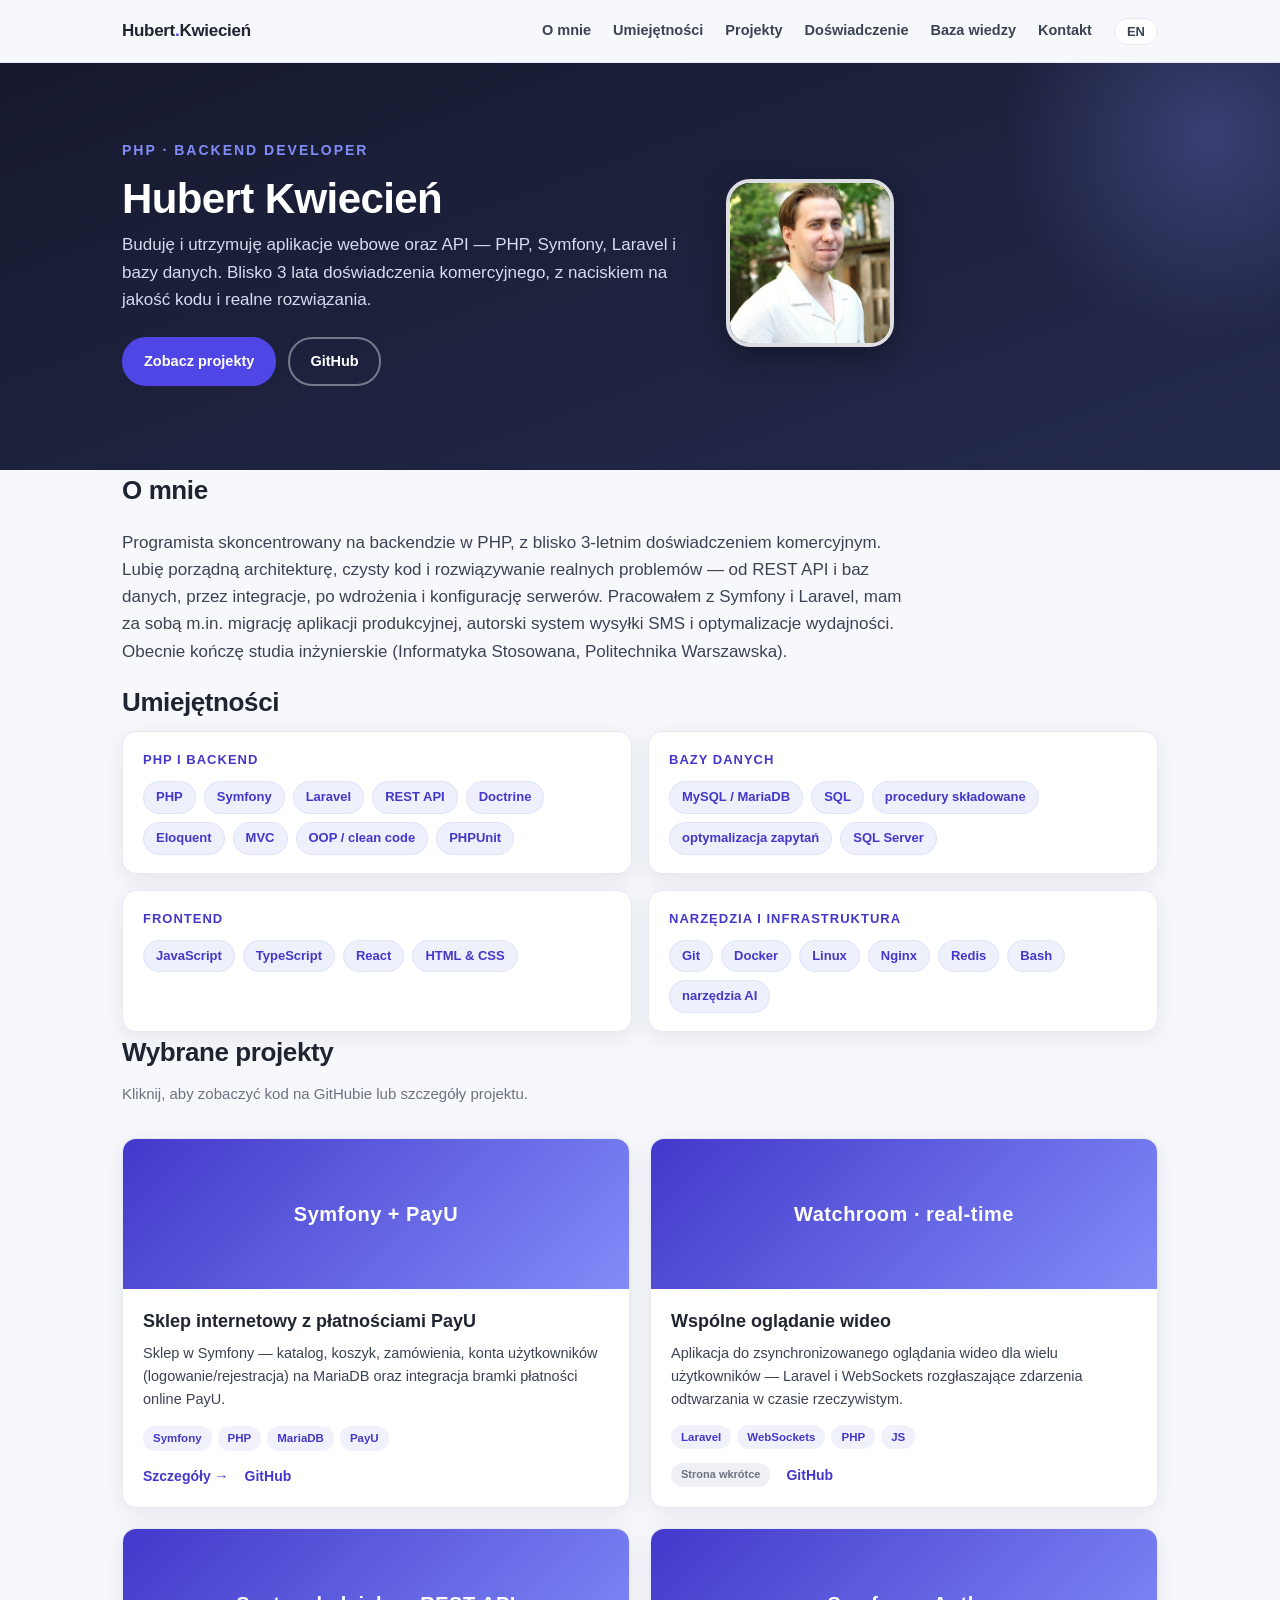
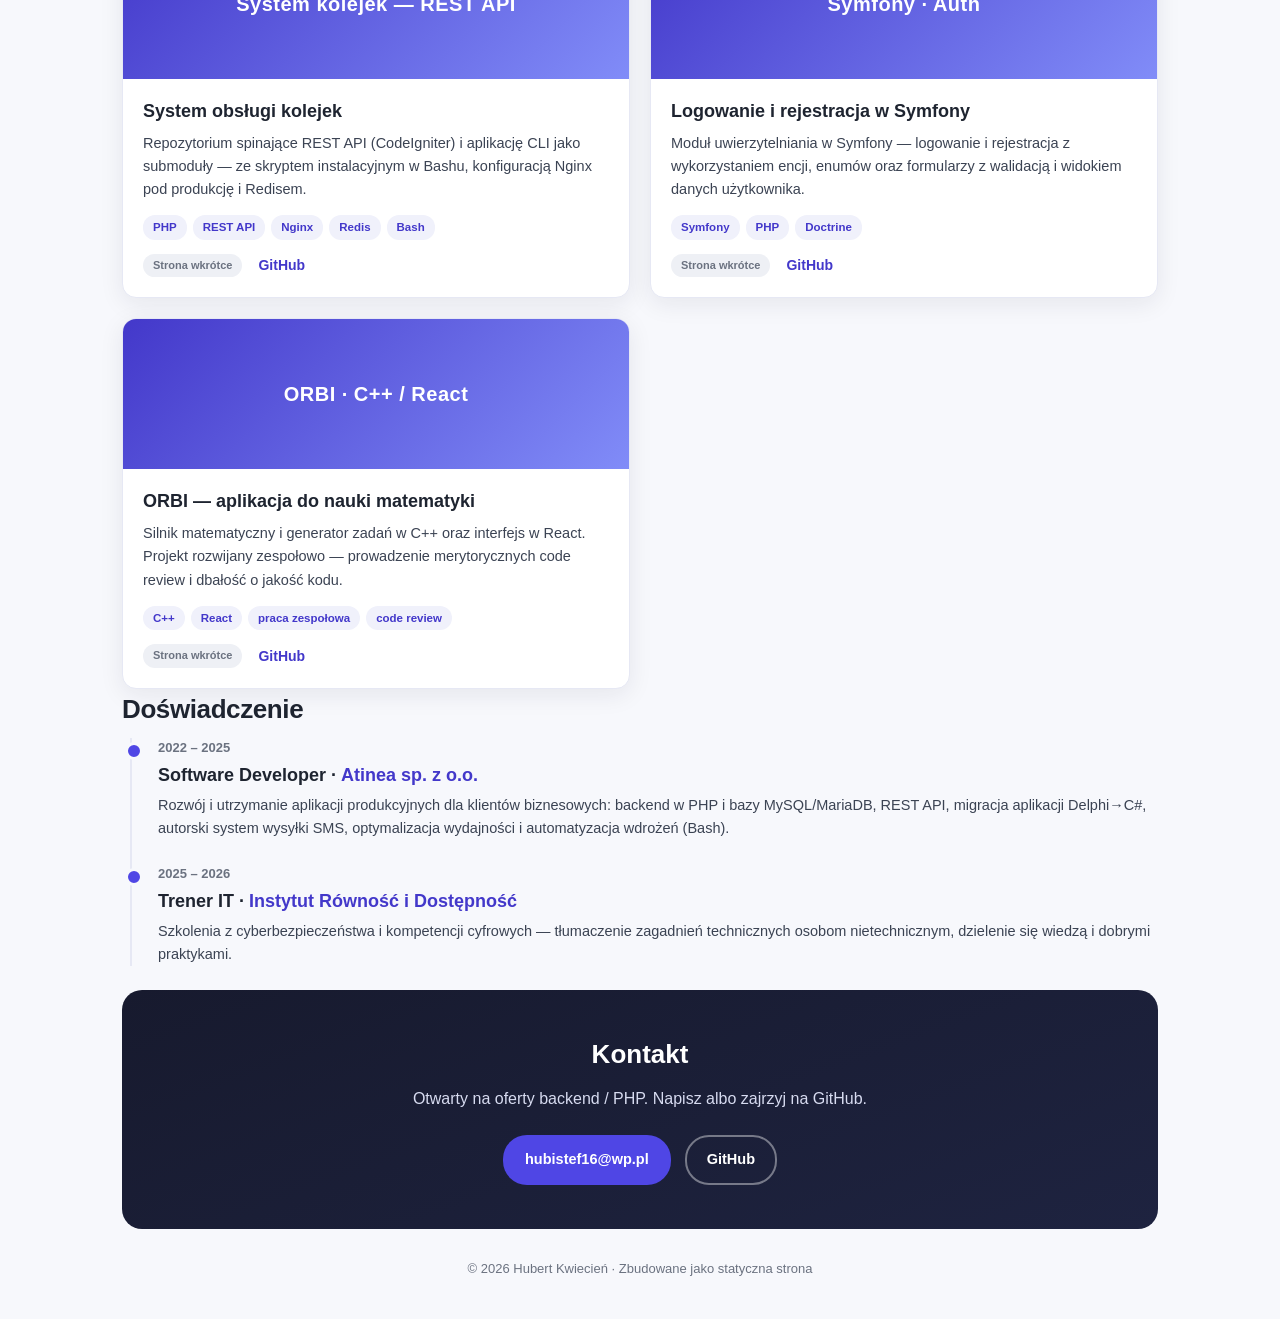
==== index.html @ 3263bf05 "Initial commit: portfolio + baza wiedzy - Strona główna (statyczna, dwujęzyczna PL/EN): hero, o mnie" ====
<!DOCTYPE html>
<html lang="pl" data-lang="pl">
<head>
<meta charset="UTF-8">
<meta name="viewport" content="width=device-width, initial-scale=1">
<title>Hubert Kwiecień — PHP / Backend Developer</title>
<meta name="description" content="Portfolio Huberta Kwiecienia — PHP / Backend Developer. Symfony, Laravel, REST API, bazy danych.">
<link rel="stylesheet" href="style.css">
</head>
<body>

<!-- ===== NAV ===== -->
<nav class="nav">
  <div class="inner">
    <a href="#top" class="brand">Hubert<span>.</span>Kwiecień</a>
    <button class="nav-toggle" aria-label="Menu">☰</button>
    <div class="links">
      <a href="#about"><span class="pl">O mnie</span><span class="en">About</span></a>
      <a href="#skills"><span class="pl">Umiejętności</span><span class="en">Skills</span></a>
      <a href="#projects"><span class="pl">Projekty</span><span class="en">Projects</span></a>
      <a href="#experience"><span class="pl">Doświadczenie</span><span class="en">Experience</span></a>
      <a href="instrukcje/index.php"><span class="pl">Baza wiedzy</span><span class="en">Knowledge base</span></a>
      <a href="#contact"><span class="pl">Kontakt</span><span class="en">Contact</span></a>
      <button class="btn-lang">EN</button>
    </div>
  </div>
</nav>

<!-- ===== HERO ===== -->
<header class="hero" id="top">
  <div class="container inner">
    <div>
      <div class="role">PHP · Backend Developer</div>
      <h1>Hubert Kwiecień</h1>
      <p class="pl">Buduję i utrzymuję aplikacje webowe oraz API — PHP, Symfony, Laravel i bazy danych. Blisko 3 lata doświadczenia komercyjnego, z naciskiem na jakość kodu i realne rozwiązania.</p>
      <p class="en">I build and maintain web applications and APIs — PHP, Symfony, Laravel and databases. Nearly 3 years of commercial experience, focused on code quality and real-world solutions.</p>
      <div class="cta">
        <a href="#projects" class="btn btn-primary"><span class="pl">Zobacz projekty</span><span class="en">View projects</span></a>
        <a href="https://github.com/HubertK2002" target="_blank" rel="noopener" class="btn btn-ghost">GitHub</a>
      </div>
    </div>
    <img class="photo" src="assets/img/hubert.jpg" alt="Hubert Kwiecień">
  </div>
</header>

<!-- ===== ABOUT ===== -->
<section class="about container" id="about">
  <h2 class="section-title"><span class="pl">O mnie</span><span class="en">About me</span></h2>
  <p class="pl">Programista skoncentrowany na backendzie w PHP, z blisko 3-letnim doświadczeniem komercyjnym. Lubię porządną architekturę, czysty kod i rozwiązywanie realnych problemów — od REST API i baz danych, przez integracje, po wdrożenia i konfigurację serwerów. Pracowałem z Symfony i Laravel, mam za sobą m.in. migrację aplikacji produkcyjnej, autorski system wysyłki SMS i optymalizacje wydajności. Obecnie kończę studia inżynierskie (Informatyka Stosowana, Politechnika Warszawska).</p>
  <p class="en">Backend-focused PHP developer with nearly 3 years of commercial experience. I care about solid architecture, clean code and solving real problems — from REST APIs and databases, through integrations, to deployments and server configuration. I've worked with Symfony and Laravel, and delivered things like a production app migration, a custom SMS-sending system and performance optimizations. Currently finishing my engineering degree (Applied Computer Science, Warsaw University of Technology).</p>
</section>

<!-- ===== SKILLS ===== -->
<section class="skills container" id="skills">
  <h2 class="section-title"><span class="pl">Umiejętności</span><span class="en">Skills</span></h2>
  <div class="skills-grid">
    <div class="skill-card">
      <h3><span class="pl">PHP i backend</span><span class="en">PHP &amp; backend</span></h3>
      <div class="tags">
        <span class="tag">PHP</span><span class="tag">Symfony</span><span class="tag">Laravel</span>
        <span class="tag">REST API</span><span class="tag">Doctrine</span><span class="tag">Eloquent</span>
        <span class="tag">MVC</span><span class="tag">OOP / clean code</span><span class="tag">PHPUnit</span>
      </div>
    </div>
    <div class="skill-card">
      <h3><span class="pl">Bazy danych</span><span class="en">Databases</span></h3>
      <div class="tags">
        <span class="tag">MySQL / MariaDB</span><span class="tag">SQL</span>
        <span class="tag"><span class="pl">procedury składowane</span><span class="en">stored procedures</span></span>
        <span class="tag"><span class="pl">optymalizacja zapytań</span><span class="en">query optimization</span></span>
        <span class="tag">SQL Server</span>
      </div>
    </div>
    <div class="skill-card">
      <h3><span class="pl">Frontend</span><span class="en">Frontend</span></h3>
      <div class="tags">
        <span class="tag">JavaScript</span><span class="tag">TypeScript</span><span class="tag">React</span><span class="tag">HTML &amp; CSS</span>
      </div>
    </div>
    <div class="skill-card">
      <h3><span class="pl">Narzędzia i infrastruktura</span><span class="en">Tools &amp; infrastructure</span></h3>
      <div class="tags">
        <span class="tag">Git</span><span class="tag">Docker</span><span class="tag">Linux</span>
        <span class="tag">Nginx</span><span class="tag">Redis</span><span class="tag">Bash</span>
        <span class="tag"><span class="pl">narzędzia AI</span><span class="en">AI tools</span></span>
      </div>
    </div>
  </div>
</section>

<!-- ===== PROJECTS ===== -->
<section class="projects container" id="projects">
  <h2 class="section-title"><span class="pl">Wybrane projekty</span><span class="en">Selected projects</span></h2>
  <p class="section-sub"><span class="pl">Kliknij, aby zobaczyć kod na GitHubie lub szczegóły projektu.</span><span class="en">Click to see the code on GitHub or the project details.</span></p>
  <div class="proj-grid">

    <div class="proj">
      <div class="thumb">Symfony + PayU</div>
      <div class="body">
        <h3><span class="pl">Sklep internetowy z płatnościami PayU</span><span class="en">Online store with PayU payments</span></h3>
        <p class="desc"><span class="pl">Sklep w Symfony — katalog, koszyk, zamówienia, konta użytkowników (logowanie/rejestracja) na MariaDB oraz integracja bramki płatności online PayU.</span><span class="en">A Symfony store — catalog, cart, orders, user accounts (login/registration) on MariaDB, and an online PayU payment gateway integration.</span></p>
        <div class="ptags"><span class="ptag">Symfony</span><span class="ptag">PHP</span><span class="ptag">MariaDB</span><span class="ptag">PayU</span></div>
        <div class="actions">
          <a href="projects/symfony-payu.html"><span class="pl">Szczegóły →</span><span class="en">Details →</span></a>
          <a href="https://github.com/HubertK2002/Techniki-internetu-sklep" target="_blank" rel="noopener">GitHub</a>
        </div>
      </div>
    </div>

    <div class="proj">
      <div class="thumb">Watchroom · real-time</div>
      <div class="body">
        <h3><span class="pl">Wspólne oglądanie wideo</span><span class="en">Synchronized video watching</span></h3>
        <p class="desc"><span class="pl">Aplikacja do zsynchronizowanego oglądania wideo dla wielu użytkowników — Laravel i WebSockets rozgłaszające zdarzenia odtwarzania w czasie rzeczywistym.</span><span class="en">An app for synchronized group video watching — Laravel and WebSockets broadcasting playback events in real time.</span></p>
        <div class="ptags"><span class="ptag">Laravel</span><span class="ptag">WebSockets</span><span class="ptag">PHP</span><span class="ptag">JS</span></div>
        <div class="actions">
          <span class="badge-soon"><span class="pl">Strona wkrótce</span><span class="en">Page soon</span></span>
          <a href="https://github.com/HubertK2002/Video-Party-Player" target="_blank" rel="noopener">GitHub</a>
        </div>
      </div>
    </div>

    <div class="proj">
      <div class="thumb"><span class="pl">System kolejek — REST API</span><span class="en">Queue system — REST API</span></div>
      <div class="body">
        <h3><span class="pl">System obsługi kolejek</span><span class="en">Queue management system</span></h3>
        <p class="desc"><span class="pl">Repozytorium spinające REST API (CodeIgniter) i aplikację CLI jako submoduły — ze skryptem instalacyjnym w Bashu, konfiguracją Nginx pod produkcję i Redisem.</span><span class="en">An umbrella repo combining a REST API (CodeIgniter) and a CLI app as submodules — with a Bash installer, production Nginx configuration and Redis.</span></p>
        <div class="ptags"><span class="ptag">PHP</span><span class="ptag">REST API</span><span class="ptag">Nginx</span><span class="ptag">Redis</span><span class="ptag">Bash</span></div>
        <div class="actions">
          <span class="badge-soon"><span class="pl">Strona wkrótce</span><span class="en">Page soon</span></span>
          <a href="https://github.com/HubertK2002/Api-system-w-kolejek-g-rskich" target="_blank" rel="noopener">GitHub</a>
        </div>
      </div>
    </div>

    <div class="proj">
      <div class="thumb">Symfony · Auth</div>
      <div class="body">
        <h3><span class="pl">Logowanie i rejestracja w Symfony</span><span class="en">Login &amp; registration in Symfony</span></h3>
        <p class="desc"><span class="pl">Moduł uwierzytelniania w Symfony — logowanie i rejestracja z wykorzystaniem encji, enumów oraz formularzy z walidacją i widokiem danych użytkownika.</span><span class="en">A Symfony authentication module — login and registration using entities, enums and validated forms with a user-data view.</span></p>
        <div class="ptags"><span class="ptag">Symfony</span><span class="ptag">PHP</span><span class="ptag">Doctrine</span></div>
        <div class="actions">
          <span class="badge-soon"><span class="pl">Strona wkrótce</span><span class="en">Page soon</span></span>
          <a href="https://github.com/HubertK2002/Techniki-internetu-Projekt-Logowanie-Symfony" target="_blank" rel="noopener">GitHub</a>
        </div>
      </div>
    </div>

    <div class="proj">
      <div class="thumb">ORBI · C++ / React</div>
      <div class="body">
        <h3><span class="pl">ORBI — aplikacja do nauki matematyki</span><span class="en">ORBI — a math-learning app</span></h3>
        <p class="desc"><span class="pl">Silnik matematyczny i generator zadań w C++ oraz interfejs w React. Projekt rozwijany zespołowo — prowadzenie merytorycznych code review i dbałość o jakość kodu.</span><span class="en">A math engine and exercise generator in C++ with a React interface. Developed as a team — conducting technical code reviews and caring about code quality.</span></p>
        <div class="ptags"><span class="ptag">C++</span><span class="ptag">React</span><span class="ptag"><span class="pl">praca zespołowa</span><span class="en">teamwork</span></span><span class="ptag">code review</span></div>
        <div class="actions">
          <span class="badge-soon"><span class="pl">Strona wkrótce</span><span class="en">Page soon</span></span>
          <a href="https://github.com/HubertK2002" target="_blank" rel="noopener">GitHub</a>
        </div>
      </div>
    </div>

  </div>
</section>

<!-- ===== EXPERIENCE ===== -->
<section class="experience container" id="experience">
  <h2 class="section-title"><span class="pl">Doświadczenie</span><span class="en">Experience</span></h2>
  <div class="timeline">
    <div class="tl-item">
      <div class="when">2022 – 2025</div>
      <h3>Software Developer · <span class="org">Atinea sp. z o.o.</span></h3>
      <p class="pl">Rozwój i utrzymanie aplikacji produkcyjnych dla klientów biznesowych: backend w PHP i bazy MySQL/MariaDB, REST API, migracja aplikacji Delphi→C#, autorski system wysyłki SMS, optymalizacja wydajności i automatyzacja wdrożeń (Bash).</p>
      <p class="en">Development and maintenance of production apps for business clients: PHP backend and MySQL/MariaDB databases, REST APIs, a Delphi→C# app migration, a custom SMS-sending system, performance optimization and deployment automation (Bash).</p>
    </div>
    <div class="tl-item">
      <div class="when">2025 – 2026</div>
      <h3><span class="pl">Trener IT</span><span class="en">IT Trainer</span> · <span class="org">Instytut Równość i Dostępność</span></h3>
      <p class="pl">Szkolenia z cyberbezpieczeństwa i kompetencji cyfrowych — tłumaczenie zagadnień technicznych osobom nietechnicznym, dzielenie się wiedzą i dobrymi praktykami.</p>
      <p class="en">Training in cybersecurity and digital skills — explaining technical topics to non-technical audiences, sharing knowledge and good practices.</p>
    </div>
  </div>
</section>

<!-- ===== CONTACT ===== -->
<section class="container" id="contact">
  <div class="contact">
    <h2><span class="pl">Kontakt</span><span class="en">Get in touch</span></h2>
    <p class="pl">Otwarty na oferty backend / PHP. Napisz albo zajrzyj na GitHub.</p>
    <p class="en">Open to backend / PHP roles. Reach out or check my GitHub.</p>
    <div class="links">
      <a href="mailto:hubistef16@wp.pl" class="btn btn-primary">hubistef16@wp.pl</a>
      <a href="https://github.com/HubertK2002" target="_blank" rel="noopener" class="btn btn-ghost">GitHub</a>
    </div>
  </div>
</section>

<footer>
  <div class="container">© 2026 Hubert Kwiecień · <span class="pl">Zbudowane jako statyczna strona</span><span class="en">Built as a static site</span></div>
</footer>

<script src="script.js"></script>
</body>
</html>
---- style.css ----
/* ============ Hubert Kwiecień — Portfolio ============ */
:root{
  --ind:#4f46e5; --ind-d:#4338ca; --ind-l:#818cf8;
  --navy:#171a2e; --navy-2:#1e2340;
  --ink:#1e2430; --ink-soft:#3b4353; --muted:#6b7280;
  --bg:#f7f8fc; --card:#ffffff; --card-bd:#e6e8f4;
  --radius:14px; --maxw:1080px;
  --shadow:0 6px 24px rgba(23,26,46,.08);
  --shadow-lg:0 14px 40px rgba(23,26,46,.14);
}
*{box-sizing:border-box}
html{scroll-behavior:smooth}
body{
  margin:0; background:var(--bg); color:var(--ink);
  font-family:"Segoe UI","Helvetica Neue",Arial,sans-serif;
  line-height:1.6; font-size:16px; -webkit-font-smoothing:antialiased;
}
a{color:var(--ind-d); text-decoration:none}
a:hover{text-decoration:underline}
img{max-width:100%; display:block}
.container{max-width:var(--maxw); margin:0 auto; padding:0 22px}
section{padding:64px 0}
.section-title{font-size:26px; font-weight:800; letter-spacing:-.4px; margin:0 0 8px}
.section-sub{color:var(--muted); margin:0 0 32px; font-size:15px}

/* language visibility */
[data-lang="en"] .pl{display:none}
[data-lang="pl"] .en{display:none}

/* ---------- NAV ---------- */
.nav{
  position:sticky; top:0; z-index:50; background:rgba(247,248,252,.9);
  backdrop-filter:blur(8px); border-bottom:1px solid var(--card-bd);
}
.nav .inner{display:flex; align-items:center; gap:18px; height:62px; max-width:var(--maxw); margin:0 auto; padding:0 22px}
.brand{font-weight:800; letter-spacing:-.3px; color:var(--ink); font-size:17px}
.brand:hover{text-decoration:none}
.brand span{color:var(--ind)}
.nav .links{display:flex; gap:22px; margin-left:auto; align-items:center}
.nav .links a{color:var(--ink-soft); font-size:14.5px; font-weight:600}
.nav .links a:hover{color:var(--ind-d); text-decoration:none}
.btn-lang{
  border:1px solid var(--card-bd); background:#fff; color:var(--ink-soft);
  border-radius:20px; padding:5px 12px; font-size:13px; font-weight:700; cursor:pointer;
}
.btn-lang:hover{border-color:var(--ind-l); color:var(--ind-d)}
.nav-toggle{display:none; background:none; border:0; cursor:pointer; font-size:24px; color:var(--ink)}

/* ---------- HERO ---------- */
.hero{
  background:linear-gradient(160deg,var(--navy) 0%,var(--navy-2) 60%,#242a4d 100%);
  color:#fff; padding:76px 0 84px; position:relative; overflow:hidden;
}
.hero::after{content:""; position:absolute; right:-140px; top:-140px; width:420px; height:420px;
  background:radial-gradient(circle,rgba(129,140,248,.28) 0%,rgba(129,140,248,0) 70%)}
.hero .inner{display:flex; align-items:center; gap:44px; position:relative; z-index:1}
.hero .photo{
  width:168px; height:168px; border-radius:24px; object-fit:cover; flex-shrink:0;
  border:4px solid rgba(255,255,255,.85); box-shadow:0 10px 30px rgba(0,0,0,.35);
}
.hero h1{font-size:42px; line-height:1.05; margin:0 0 10px; letter-spacing:-.6px}
.hero .role{color:var(--ind-l); font-weight:700; letter-spacing:2px; text-transform:uppercase; font-size:14px; margin-bottom:16px}
.hero p{color:#d7dbf0; font-size:17px; max-width:560px; margin:0 0 24px}
.cta{display:flex; gap:12px; flex-wrap:wrap}
.btn{
  display:inline-flex; align-items:center; gap:8px; border-radius:24px; padding:11px 20px;
  font-weight:700; font-size:14.5px; cursor:pointer; border:2px solid transparent; transition:.15s;
}
.btn:hover{text-decoration:none; transform:translateY(-1px)}
.btn-primary{background:var(--ind); color:#fff}
.btn-primary:hover{background:var(--ind-l); color:#fff}
.btn-ghost{background:transparent; color:#fff; border-color:rgba(255,255,255,.4)}
.btn-ghost:hover{border-color:#fff}

/* ---------- ABOUT ---------- */
.about p{font-size:17px; color:var(--ink-soft); max-width:780px}

/* ---------- SKILLS ---------- */
.skills-grid{display:grid; grid-template-columns:repeat(2,1fr); gap:16px}
.skill-card{background:var(--card); border:1px solid var(--card-bd); border-radius:var(--radius); padding:18px 20px; box-shadow:var(--shadow)}
.skill-card h3{margin:0 0 10px; font-size:13px; text-transform:uppercase; letter-spacing:1px; color:var(--ind-d)}
.tags{display:flex; flex-wrap:wrap; gap:8px}
.tag{background:#eef0fc; color:var(--ind-d); border:1px solid #dfe3fb; border-radius:16px; padding:5px 12px; font-size:13px; font-weight:600}

/* ---------- PROJECTS ---------- */
.proj-grid{display:grid; grid-template-columns:repeat(2,1fr); gap:20px}
.proj{
  background:var(--card); border:1px solid var(--card-bd); border-radius:var(--radius);
  overflow:hidden; box-shadow:var(--shadow); display:flex; flex-direction:column; transition:.18s;
}
.proj:hover{box-shadow:var(--shadow-lg); transform:translateY(-3px)}
.proj .thumb{height:150px; background:linear-gradient(135deg,var(--ind-d),var(--ind-l)); display:flex; align-items:center; justify-content:center; color:#fff; font-weight:800; font-size:20px; letter-spacing:.5px; text-align:center; padding:0 18px}
.proj .body{padding:18px 20px 20px; display:flex; flex-direction:column; flex:1}
.proj h3{margin:0 0 6px; font-size:18px}
.proj .desc{color:var(--ink-soft); font-size:14.5px; margin:0 0 14px; flex:1}
.proj .ptags{display:flex; flex-wrap:wrap; gap:6px; margin-bottom:14px}
.proj .ptag{background:#f0f1fb; color:var(--ind-d); border-radius:12px; padding:3px 10px; font-size:11.5px; font-weight:700}
.proj .actions{display:flex; gap:16px; align-items:center}
.proj .actions a{font-size:14px; font-weight:700}
.badge-soon{font-size:11px; font-weight:700; color:var(--muted); background:#eef0f5; border-radius:12px; padding:3px 10px}

/* ---------- TIMELINE ---------- */
.timeline{border-left:2px solid var(--card-bd); margin-left:8px; padding-left:26px}
.tl-item{position:relative; margin-bottom:24px}
.tl-item::before{content:""; position:absolute; left:-33px; top:4px; width:12px; height:12px; border-radius:50%; background:var(--ind); border:3px solid var(--bg)}
.tl-item .when{font-size:13px; color:var(--muted); font-weight:700}
.tl-item h3{margin:2px 0 4px; font-size:18px}
.tl-item .org{color:var(--ind-d); font-weight:600}
.tl-item p{margin:0; color:var(--ink-soft); font-size:14.5px}

/* ---------- CONTACT ---------- */
.contact{background:linear-gradient(160deg,var(--navy),var(--navy-2)); color:#fff; border-radius:20px; padding:44px; text-align:center}
.contact h2{margin:0 0 10px; font-size:26px}
.contact p{color:#d7dbf0; margin:0 0 24px}
.contact .links{display:flex; gap:14px; justify-content:center; flex-wrap:wrap}

/* ---------- FOOTER ---------- */
footer{text-align:center; color:var(--muted); font-size:13px; padding:30px 0 40px}

/* ---------- PROJECT DETAIL PAGE ---------- */
.detail-hero{background:linear-gradient(160deg,var(--navy),var(--navy-2)); color:#fff; padding:52px 0}
.detail-hero .back{color:var(--ind-l); font-size:14px; font-weight:700}
.detail-hero h1{font-size:34px; margin:14px 0 10px; letter-spacing:-.5px}
.detail-hero .ptags{display:flex; gap:8px; flex-wrap:wrap; margin-bottom:18px}
.detail-hero .ptags .ptag{background:rgba(129,140,248,.2); color:#dfe2fb; border:1px solid rgba(129,140,248,.4); border-radius:12px; padding:4px 11px; font-size:12px; font-weight:700}
.detail h2{font-size:20px; margin:34px 0 12px; color:var(--ind-d)}
.detail p, .detail li{color:var(--ink-soft); font-size:16px}
.detail ul{padding-left:20px}
.detail li{margin-bottom:6px}
.shot{border:1px solid var(--card-bd); border-radius:12px; box-shadow:var(--shadow); margin:14px 0}
.shot-placeholder{border:2px dashed var(--card-bd); border-radius:12px; padding:44px; text-align:center; color:var(--muted); background:#fff; margin:14px 0}

/* ---------- RESPONSIVE ---------- */
@media (max-width:760px){
  .nav .links{position:fixed; inset:62px 0 auto 0; background:#fff; flex-direction:column; gap:0; padding:8px 0; border-bottom:1px solid var(--card-bd); display:none}
  .nav .links.open{display:flex}
  .nav .links a{padding:12px 22px; width:100%}
  .nav-toggle{display:block; margin-left:auto}
  .btn-lang{margin-left:0}
  .hero .inner{flex-direction:column-reverse; text-align:center; gap:24px}
  .hero p{margin-left:auto; margin-right:auto}
  .cta{justify-content:center}
  .hero h1{font-size:34px}
  .skills-grid,.proj-grid{grid-template-columns:1fr}
  .contact{padding:32px 20px}
}

/* ============ BAZA WIEDZY (instrukcje) ============ */
.kb-wrap{max-width:1180px; margin:0 auto; padding:24px 22px 60px; display:grid; grid-template-columns:280px 1fr; gap:30px; align-items:start}
.kb-side{position:sticky; top:78px; background:var(--card); border:1px solid var(--card-bd); border-radius:var(--radius); padding:16px; box-shadow:var(--shadow); max-height:calc(100vh - 100px); overflow:auto}
.kb-search input{width:100%; border:1px solid var(--card-bd); border-radius:10px; padding:9px 12px; font-size:14px; margin-bottom:14px}
.kb-search input:focus{outline:none; border-color:var(--ind-l); box-shadow:0 0 0 3px rgba(129,140,248,.2)}
.kb-tree details{margin:0}
.kb-tree summary{cursor:pointer; font-weight:700; font-size:14px; color:var(--ink); padding:6px 4px; border-radius:6px; list-style:none}
.kb-tree summary::-webkit-details-marker{display:none}
.kb-tree summary::before{content:"▸"; display:inline-block; width:14px; color:var(--ind); transition:transform .15s}
.kb-tree details[open]>summary::before{transform:rotate(90deg)}
.kb-tree summary:hover{background:#f0f1fb}
.kb-tree .kb-branch{margin-left:6px; padding-left:8px; border-left:1px solid var(--card-bd)}
.kb-files{list-style:none; margin:2px 0 6px; padding-left:18px}
.kb-files li{margin:1px 0}
.kb-files a{display:block; font-size:13.5px; color:var(--ink-soft); padding:5px 8px; border-radius:6px; text-decoration:none}
.kb-files a:hover{background:#f0f1fb; color:var(--ind-d)}
.kb-files a.active{background:var(--ind); color:#fff; font-weight:600}
.kb-empty{font-size:13px; color:var(--muted)}

.kb-content{min-width:0; background:var(--card); border:1px solid var(--card-bd); border-radius:var(--radius); padding:30px 36px; box-shadow:var(--shadow)}
.kb-doc h1{font-size:28px; margin:0 0 16px; letter-spacing:-.4px}
.kb-doc h2{font-size:21px; margin:28px 0 10px; color:var(--ink)}
.kb-doc h3{font-size:17px; margin:22px 0 8px}
.kb-doc p,.kb-doc li{font-size:16px; color:var(--ink-soft); line-height:1.7}
.kb-doc ul,.kb-doc ol{padding-left:24px}
.kb-doc li{margin:5px 0}
.kb-doc a{color:var(--ind-d); font-weight:600}
.kb-doc code{background:#eef0f5; color:#b4227a; padding:2px 6px; border-radius:5px; font-size:13.5px; font-family:"Consolas","Menlo",monospace}
.kb-doc pre{background:#171a2e; color:#e7e9f6; padding:16px 18px; border-radius:10px; overflow-x:auto; margin:14px 0}
.kb-doc pre code{background:none; color:inherit; padding:0; font-size:13.5px; line-height:1.6}
.kb-doc blockquote{border-left:4px solid var(--ind); background:#f6f7fe; margin:14px 0; padding:10px 18px; border-radius:0 8px 8px 0; color:var(--ink-soft)}
.kb-doc table{border-collapse:collapse; margin:14px 0; width:100%}
.kb-doc th,.kb-doc td{border:1px solid var(--card-bd); padding:8px 12px; text-align:left; font-size:14.5px}
.kb-doc th{background:#f0f1fb}
.kb-doc img{border-radius:10px; border:1px solid var(--card-bd)}
.kb-results{list-style:none; padding:0}
.kb-results li{padding:14px 0; border-bottom:1px solid var(--card-bd)}
.kb-results a{font-size:17px; font-weight:700}
.kb-results .snip{margin:4px 0 0; font-size:14px; color:var(--muted)}

@media (max-width:820px){
  .kb-wrap{grid-template-columns:1fr; gap:18px}
  .kb-side{position:static; max-height:none}
  .kb-content{padding:22px}
}
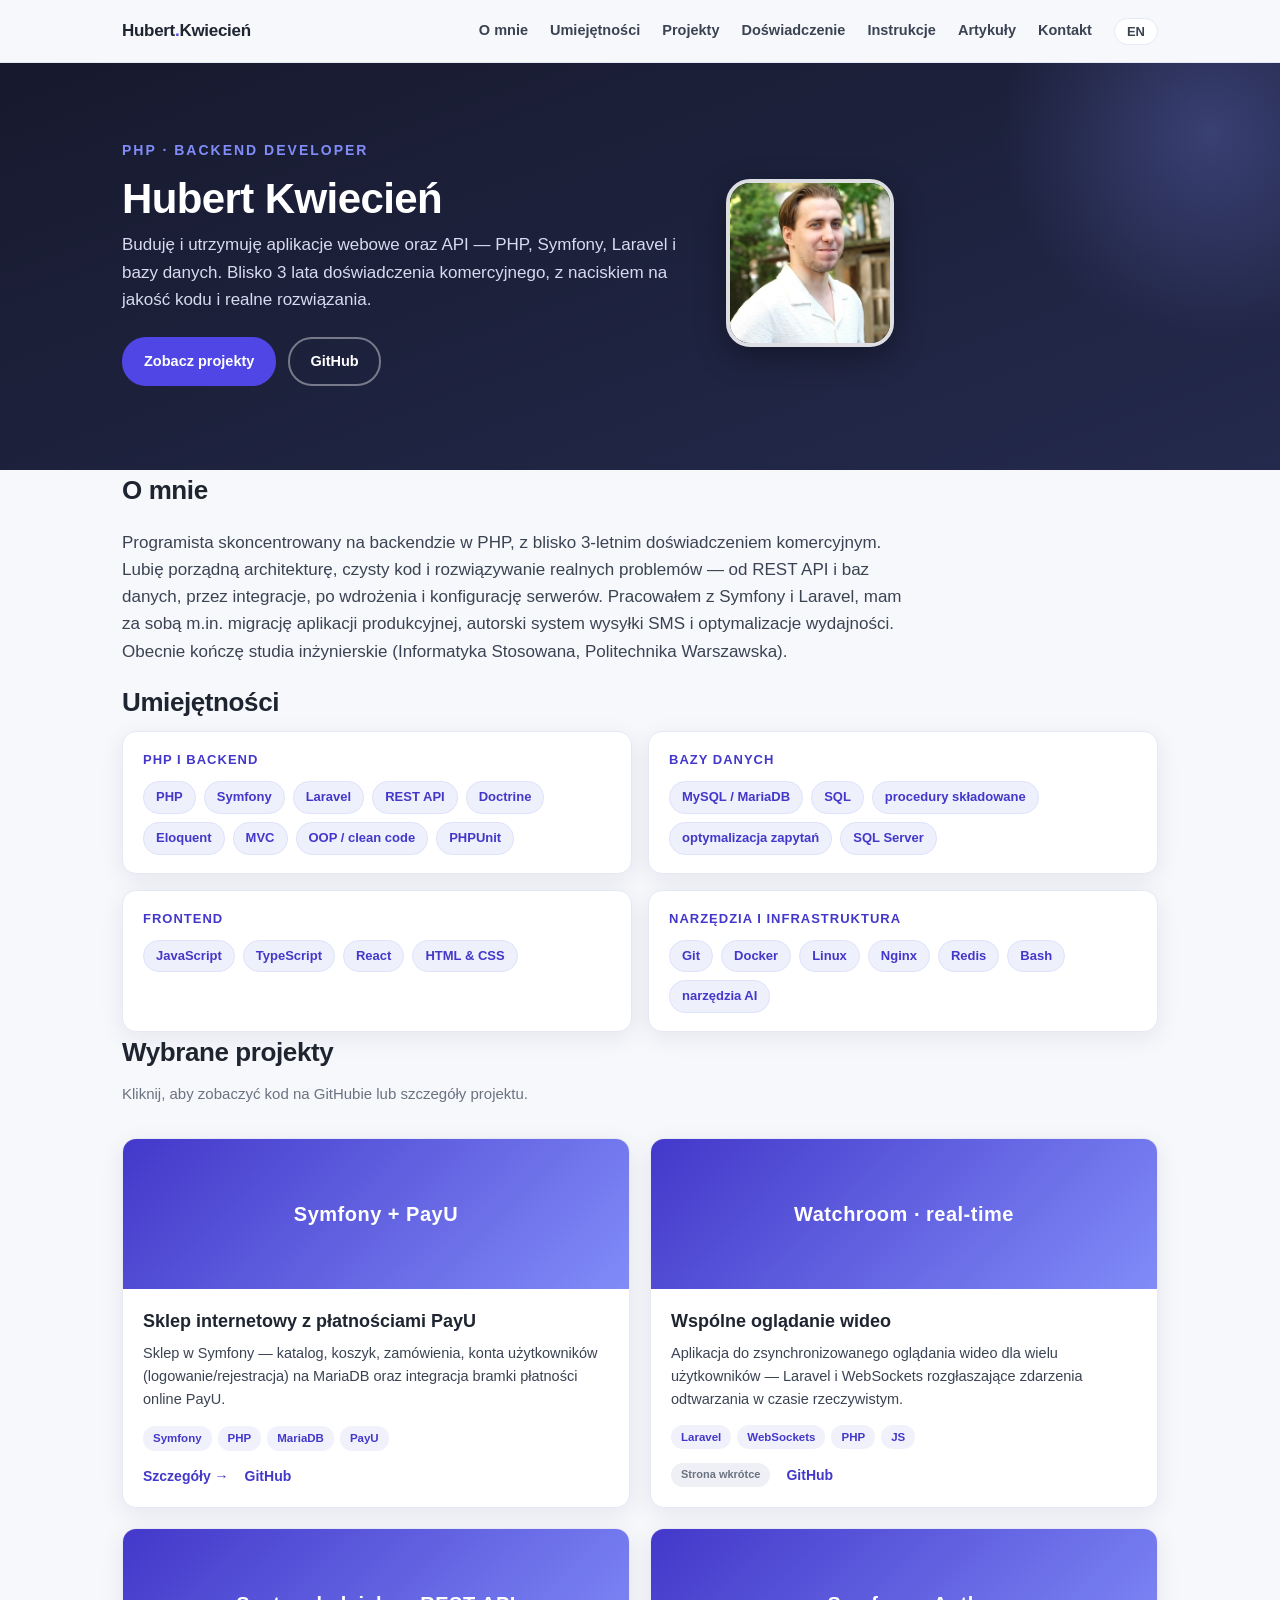
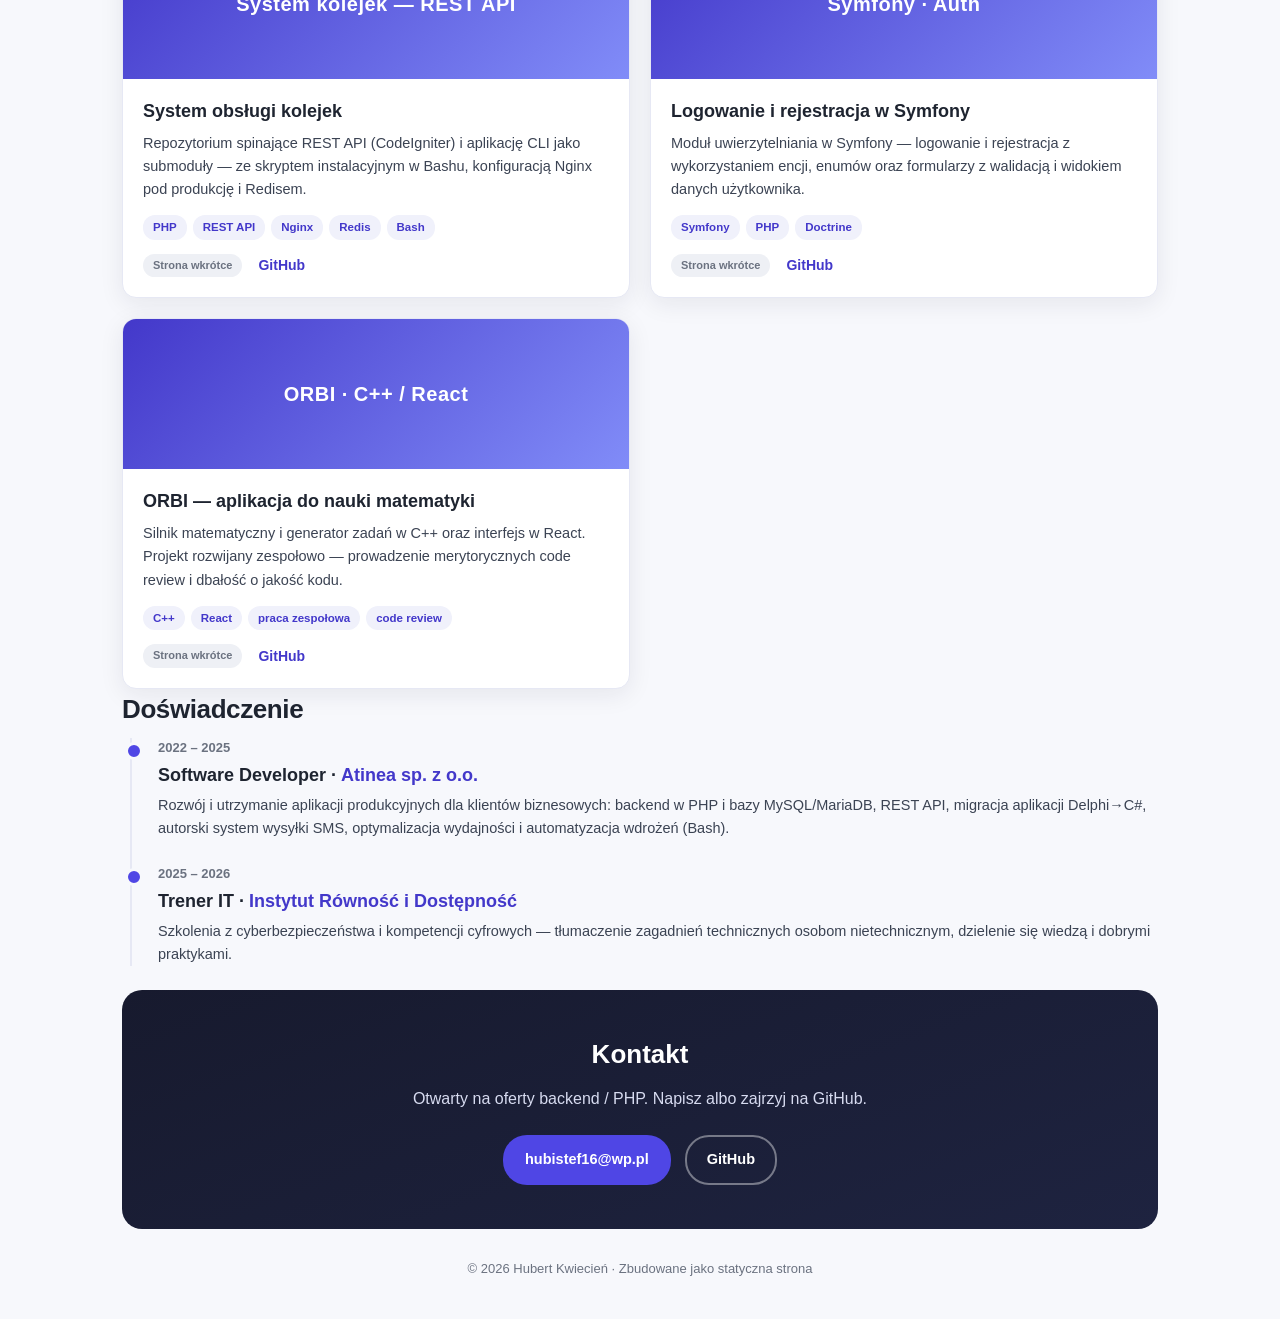
==== commit 099ad35d: "Separate articles from instructions and improve files tree visual" ====
--- a/index.html
+++ b/index.html
@@ -19,7 +19,8 @@
       <a href="#skills"><span class="pl">Umiejętności</span><span class="en">Skills</span></a>
       <a href="#projects"><span class="pl">Projekty</span><span class="en">Projects</span></a>
       <a href="#experience"><span class="pl">Doświadczenie</span><span class="en">Experience</span></a>
-      <a href="instrukcje/index.php"><span class="pl">Baza wiedzy</span><span class="en">Knowledge base</span></a>
+      <a href="instrukcje/index.php">Instrukcje</a>
+      <a href="artykuly/index.php"><span class="pl">Artykuły</span><span class="en">Articles</span></a>
       <a href="#contact"><span class="pl">Kontakt</span><span class="en">Contact</span></a>
       <button class="btn-lang">EN</button>
     </div>
--- a/style.css
+++ b/style.css
@@ -190,3 +190,79 @@
   .kb-side{position:static; max-height:none}
   .kb-content{padding:22px}
 }
+
+/* ============ v2: rozdzielenie sekcji + czytelniejsze drzewo ============ */
+.nav .links a.current{color:var(--ind-d)}
+.nav .links a.current::after{content:""; display:block; height:2px; background:var(--ind); border-radius:2px; margin-top:3px}
+
+.kb-side-head{font-size:12px; font-weight:800; text-transform:uppercase; letter-spacing:1.2px; color:var(--muted); margin-bottom:12px}
+
+.kb-tree{font-size:14px}
+.kb-tree .kb-branch{border-left:none; margin:0 0 4px; padding:0}
+.kb-tree summary{list-style:none; cursor:pointer; display:flex; align-items:center; gap:7px; padding:8px; border-radius:8px; user-select:none}
+.kb-tree summary::-webkit-details-marker{display:none}
+.kb-tree summary::before{content:"\25B8"; color:var(--ind); font-size:12px; transition:transform .15s; flex:none}
+.kb-tree details[open]>summary::before{transform:rotate(90deg)}
+.kb-tree .kb-folder{font-weight:700; color:var(--ink); text-transform:uppercase; letter-spacing:.4px; font-size:12.5px}
+.kb-tree summary:hover{background:#eef0fc}
+.kb-tree .kb-files{list-style:none; margin:2px 0 10px; padding:0 0 0 26px}
+.kb-tree .kb-files li{margin:0}
+.kb-tree .kb-files a{display:block; font-size:14px; color:var(--ink-soft); padding:7px 10px; border-radius:8px; line-height:1.3}
+.kb-tree .kb-files a:hover{background:#eef0fc; color:var(--ind-d)}
+.kb-tree .kb-files a.active{background:var(--ind); color:#fff; font-weight:600}
+
+/* Artykuły — lista blogowa */
+.art-wrap{max-width:760px; margin:0 auto; padding:36px 22px 70px}
+.art-head h1{font-size:32px; margin:0 0 8px; letter-spacing:-.5px}
+.art-head p{color:var(--ink-soft); font-size:17px; margin:0 0 18px}
+.art-search{max-width:340px}
+.art-search input{width:100%; border:1px solid var(--card-bd); border-radius:10px; padding:10px 14px; font-size:15px}
+.art-search input:focus{outline:none; border-color:var(--ind-l); box-shadow:0 0 0 3px rgba(129,140,248,.2)}
+.art-list{list-style:none; padding:0; margin:26px 0 0}
+.art-card{background:var(--card); border:1px solid var(--card-bd); border-radius:var(--radius); padding:22px 24px; box-shadow:var(--shadow); margin-bottom:18px; transition:.15s}
+.art-card:hover{box-shadow:var(--shadow-lg); transform:translateY(-2px)}
+.art-card a{text-decoration:none}
+.art-card h2{margin:0 0 8px; font-size:21px; color:var(--ink)}
+.art-card:hover h2{color:var(--ind-d)}
+.art-ex{color:var(--ink-soft); font-size:15px; margin:0 0 12px}
+.art-more{font-weight:700; font-size:14px; color:var(--ind-d)}
+.art-back{margin:0 0 14px}
+.art-back a{font-weight:700; font-size:14px}
+.art-single{background:var(--card); border:1px solid var(--card-bd); border-radius:var(--radius); padding:32px 36px; box-shadow:var(--shadow)}
+@media (max-width:820px){ .art-single{padding:22px} }
+
+/* ============ v3: edytor + auth + drzewo z ikonami ============ */
+.kb-side-head{display:flex; align-items:center; justify-content:space-between; gap:8px}
+.kb-add{font-size:12px; font-weight:700; color:var(--ind-d); text-decoration:none; background:#eef0fc; border:1px solid #dfe3fb; padding:4px 10px; border-radius:14px; white-space:nowrap}
+.kb-add:hover{background:var(--ind); color:#fff; text-decoration:none}
+
+/* drzewo — ikony (styl bootstrap-treeview) */
+.kb-tree .ic{width:15px; height:15px; flex:none}
+.kb-tree summary .ic{fill:var(--ind)}
+.kb-tree .kb-files a{display:flex; align-items:center; gap:8px}
+.kb-tree .kb-files .ic{fill:#9aa2c4}
+.kb-tree .kb-files a.active .ic{fill:#fff}
+
+/* logowanie */
+.auth-wrap{min-height:68vh; display:flex; align-items:center; justify-content:center; padding:40px 20px}
+.auth-card{width:100%; max-width:360px; background:var(--card); border:1px solid var(--card-bd); border-radius:var(--radius); padding:30px; box-shadow:var(--shadow)}
+.auth-card h1{margin:0 0 4px; font-size:24px}
+.auth-sub{color:var(--muted); margin:0 0 18px; font-size:14px}
+.auth-card label{display:block; font-size:13px; font-weight:700; color:var(--ink-soft); margin-bottom:16px}
+.auth-card input{width:100%; margin-top:6px; border:1px solid var(--card-bd); border-radius:10px; padding:10px 12px; font-size:15px}
+.auth-card input:focus{outline:none; border-color:var(--ind-l); box-shadow:0 0 0 3px rgba(129,140,248,.2)}
+.auth-err{background:#fdecec; color:#b02525; border:1px solid #f5c6c6; border-radius:8px; padding:8px 12px; font-size:13.5px; margin-bottom:14px}
+.auth-note{background:#fff7e6; color:#8a5a00; border:1px solid #f0dca8; border-radius:8px; padding:8px 12px; font-size:13px; margin-bottom:14px}
+
+/* edytor */
+.ed-toolbar{display:flex; gap:14px; align-items:flex-end; flex-wrap:wrap; max-width:1180px; margin:0 auto; padding:18px 22px 0}
+.ed-field{display:flex; flex-direction:column; gap:4px}
+.ed-field label{font-size:12px; font-weight:700; color:var(--ink-soft)}
+.ed-field input, .ed-field select{border:1px solid var(--card-bd); border-radius:8px; padding:8px 11px; font-size:14px; min-width:170px}
+.ed-toolbar .btn{margin-left:auto}
+.ed-panes{display:grid; grid-template-columns:1fr 1fr; gap:16px; max-width:1180px; margin:14px auto 40px; padding:0 22px}
+.ed-pane-head{font-size:12px; font-weight:800; text-transform:uppercase; letter-spacing:1px; color:var(--muted); margin-bottom:8px}
+.ed-editor textarea{width:100%; height:60vh; resize:vertical; border:1px solid var(--card-bd); border-radius:12px; padding:16px; font-family:"Consolas","Menlo",monospace; font-size:14px; line-height:1.6}
+.ed-editor textarea:focus{outline:none; border-color:var(--ind-l); box-shadow:0 0 0 3px rgba(129,140,248,.2)}
+.ed-preview .kb-doc{height:60vh; overflow:auto; border:1px solid var(--card-bd); border-radius:12px; padding:20px 24px; background:var(--card)}
+@media (max-width:820px){ .ed-panes{grid-template-columns:1fr} .ed-editor textarea,.ed-preview .kb-doc{height:44vh} }
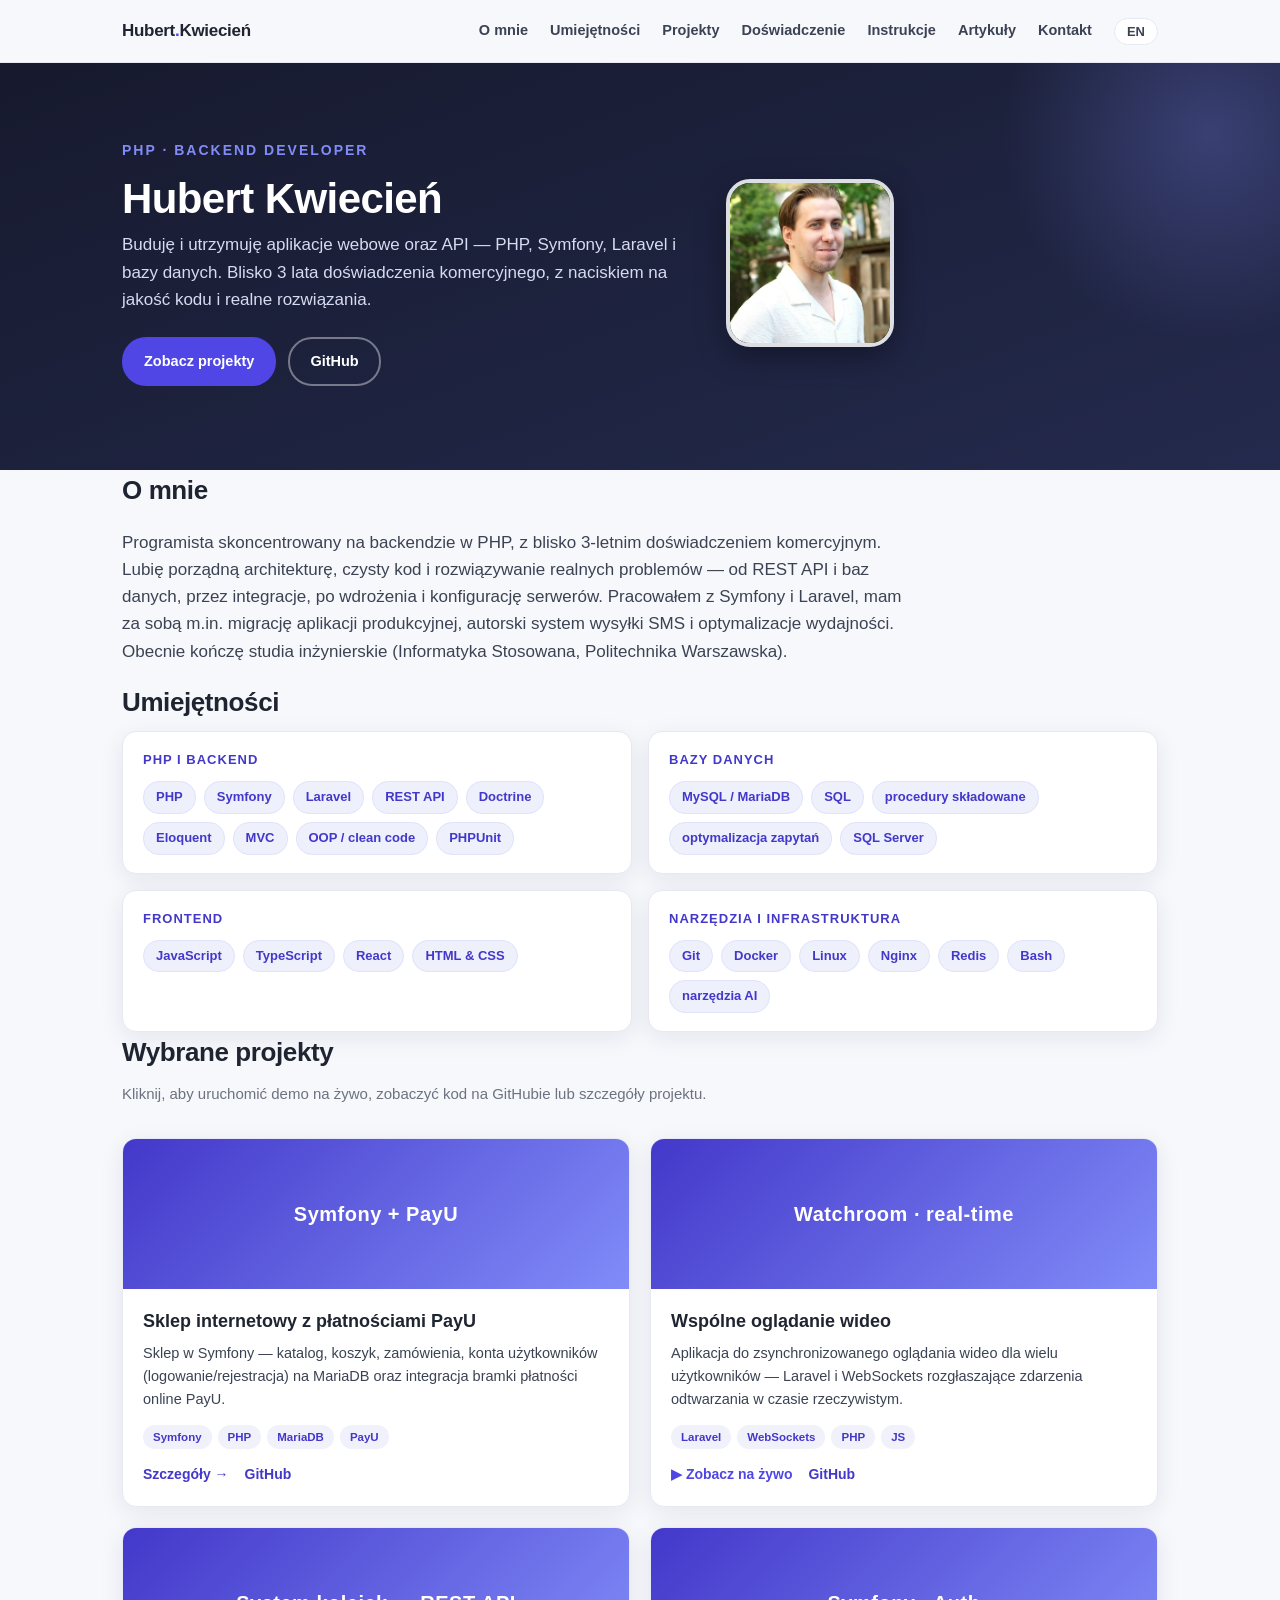
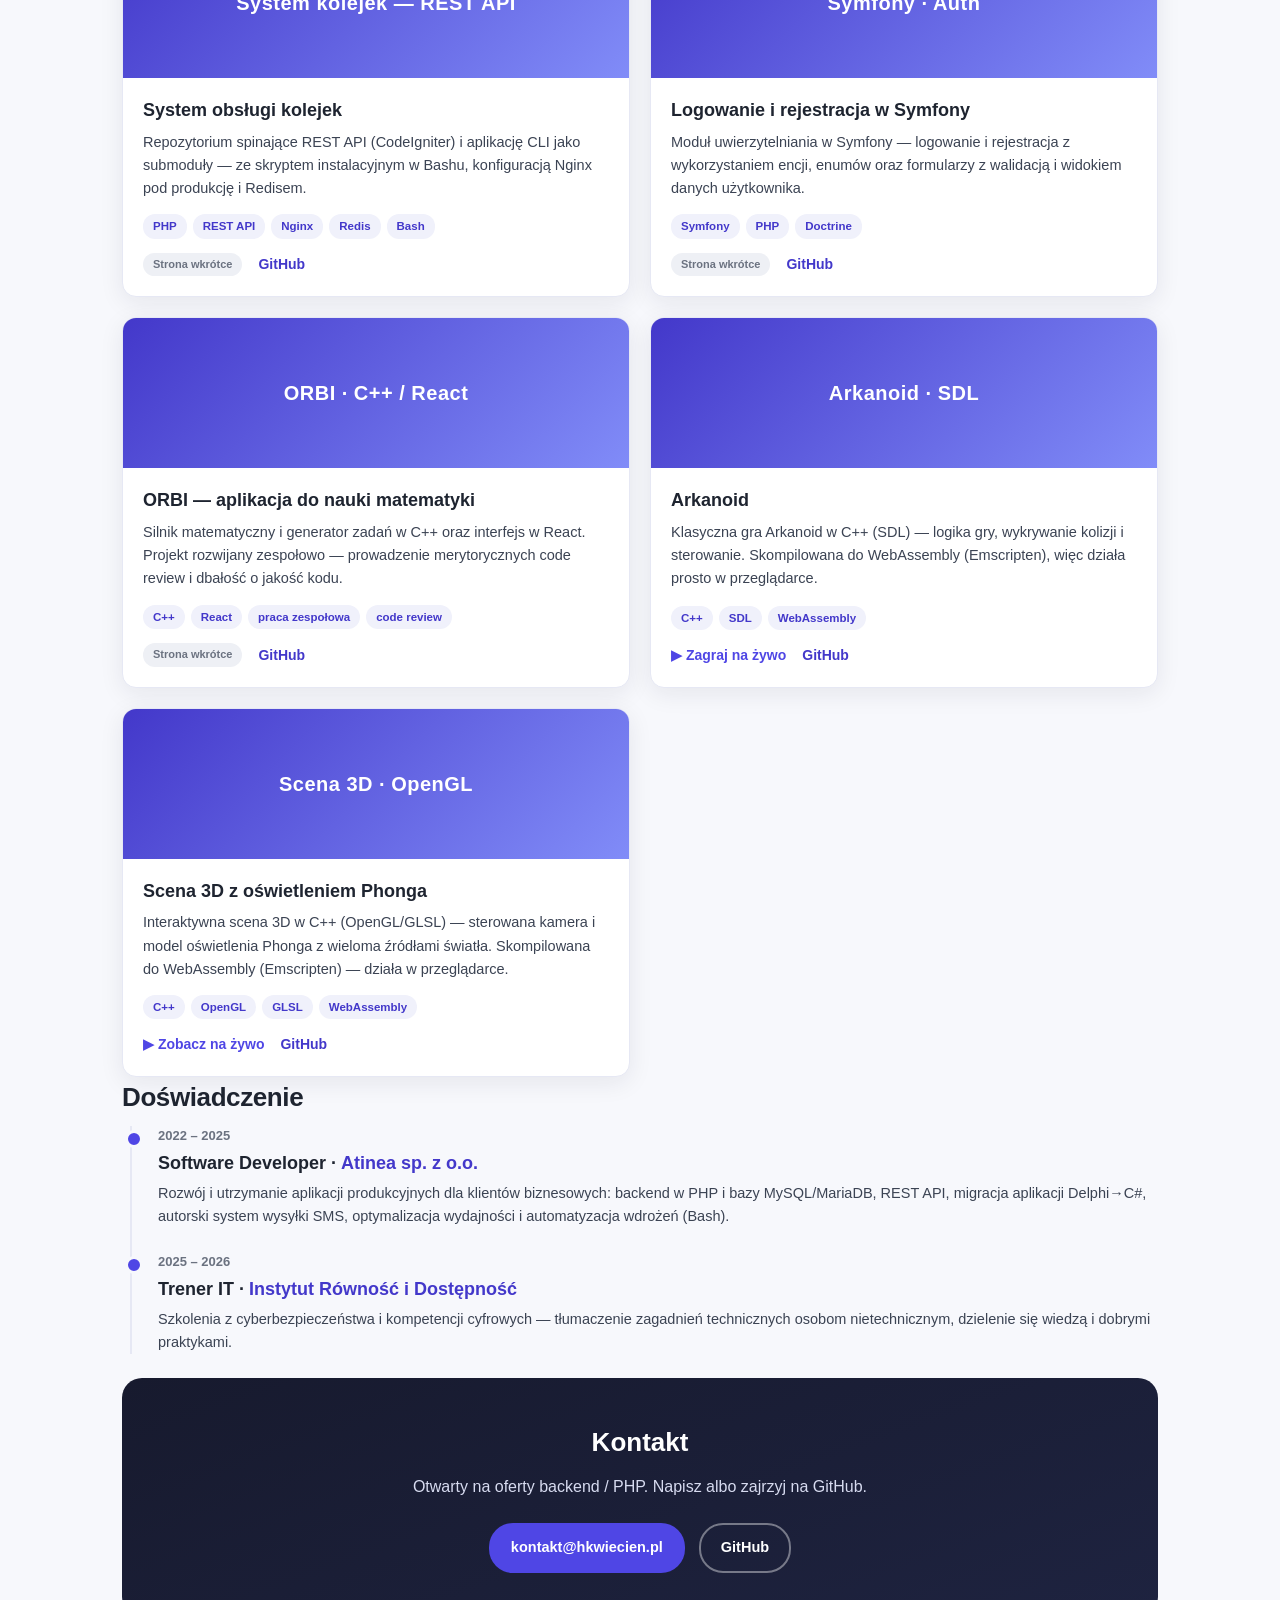
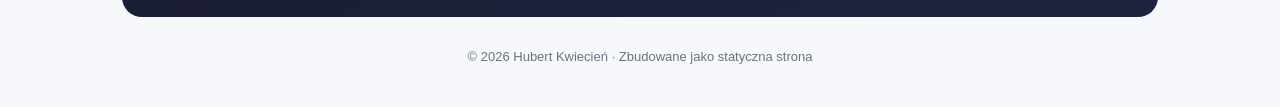
==== commit fbc82202: "Landing: live WebAssembly demos and new contact email - Add project cards for Arkanoid (SDL) and the" ====
--- a/index.html
+++ b/index.html
@@ -92,7 +92,7 @@
 <!-- ===== PROJECTS ===== -->
 <section class="projects container" id="projects">
   <h2 class="section-title"><span class="pl">Wybrane projekty</span><span class="en">Selected projects</span></h2>
-  <p class="section-sub"><span class="pl">Kliknij, aby zobaczyć kod na GitHubie lub szczegóły projektu.</span><span class="en">Click to see the code on GitHub or the project details.</span></p>
+  <p class="section-sub"><span class="pl">Kliknij, aby uruchomić demo na żywo, zobaczyć kod na GitHubie lub szczegóły projektu.</span><span class="en">Click to run a live demo, see the code on GitHub or the project details.</span></p>
   <div class="proj-grid">
 
     <div class="proj">
@@ -115,7 +115,7 @@
         <p class="desc"><span class="pl">Aplikacja do zsynchronizowanego oglądania wideo dla wielu użytkowników — Laravel i WebSockets rozgłaszające zdarzenia odtwarzania w czasie rzeczywistym.</span><span class="en">An app for synchronized group video watching — Laravel and WebSockets broadcasting playback events in real time.</span></p>
         <div class="ptags"><span class="ptag">Laravel</span><span class="ptag">WebSockets</span><span class="ptag">PHP</span><span class="ptag">JS</span></div>
         <div class="actions">
-          <span class="badge-soon"><span class="pl">Strona wkrótce</span><span class="en">Page soon</span></span>
+          <a class="live" href="https://player.hkwiecien.pl/" target="_blank" rel="noopener">▶ <span class="pl">Zobacz na żywo</span><span class="en">Live demo</span></a>
           <a href="https://github.com/HubertK2002/Video-Party-Player" target="_blank" rel="noopener">GitHub</a>
         </div>
       </div>
@@ -156,6 +156,32 @@
         <div class="actions">
           <span class="badge-soon"><span class="pl">Strona wkrótce</span><span class="en">Page soon</span></span>
           <a href="https://github.com/HubertK2002" target="_blank" rel="noopener">GitHub</a>
+        </div>
+      </div>
+    </div>
+
+    <div class="proj">
+      <div class="thumb">Arkanoid · SDL</div>
+      <div class="body">
+        <h3>Arkanoid</h3>
+        <p class="desc"><span class="pl">Klasyczna gra Arkanoid w C++ (SDL) — logika gry, wykrywanie kolizji i sterowanie. Skompilowana do WebAssembly (Emscripten), więc działa prosto w przeglądarce.</span><span class="en">A classic Arkanoid game in C++ (SDL) — game logic, collision detection and controls. Compiled to WebAssembly (Emscripten), so it runs right in the browser.</span></p>
+        <div class="ptags"><span class="ptag">C++</span><span class="ptag">SDL</span><span class="ptag">WebAssembly</span></div>
+        <div class="actions">
+          <a class="live" href="https://arkanoid.hkwiecien.pl/" target="_blank" rel="noopener">▶ <span class="pl">Zagraj na żywo</span><span class="en">Play live</span></a>
+          <a href="https://github.com/HubertK2002/Arkanoid" target="_blank" rel="noopener">GitHub</a>
+        </div>
+      </div>
+    </div>
+
+    <div class="proj">
+      <div class="thumb"><span class="pl">Scena 3D · OpenGL</span><span class="en">3D scene · OpenGL</span></div>
+      <div class="body">
+        <h3><span class="pl">Scena 3D z oświetleniem Phonga</span><span class="en">3D scene with Phong lighting</span></h3>
+        <p class="desc"><span class="pl">Interaktywna scena 3D w C++ (OpenGL/GLSL) — sterowana kamera i model oświetlenia Phonga z wieloma źródłami światła. Skompilowana do WebAssembly (Emscripten) — działa w przeglądarce.</span><span class="en">An interactive 3D scene in C++ (OpenGL/GLSL) — a controllable camera and the Phong lighting model with multiple light sources. Compiled to WebAssembly (Emscripten) — runs in the browser.</span></p>
+        <div class="ptags"><span class="ptag">C++</span><span class="ptag">OpenGL</span><span class="ptag">GLSL</span><span class="ptag">WebAssembly</span></div>
+        <div class="actions">
+          <a class="live" href="https://phong.hkwiecien.pl/" target="_blank" rel="noopener">▶ <span class="pl">Zobacz na żywo</span><span class="en">Live demo</span></a>
+          <a href="https://github.com/HubertK2002/Camera-and-Phong-Lighting" target="_blank" rel="noopener">GitHub</a>
         </div>
       </div>
     </div>
@@ -189,7 +215,7 @@
     <p class="pl">Otwarty na oferty backend / PHP. Napisz albo zajrzyj na GitHub.</p>
     <p class="en">Open to backend / PHP roles. Reach out or check my GitHub.</p>
     <div class="links">
-      <a href="mailto:hubistef16@wp.pl" class="btn btn-primary">hubistef16@wp.pl</a>
+      <a href="mailto:kontakt@hkwiecien.pl" class="btn btn-primary">kontakt@hkwiecien.pl</a>
       <a href="https://github.com/HubertK2002" target="_blank" rel="noopener" class="btn btn-ghost">GitHub</a>
     </div>
   </div>
--- a/style.css
+++ b/style.css
@@ -266,3 +266,39 @@
 .ed-editor textarea:focus{outline:none; border-color:var(--ind-l); box-shadow:0 0 0 3px rgba(129,140,248,.2)}
 .ed-preview .kb-doc{height:60vh; overflow:auto; border:1px solid var(--card-bd); border-radius:12px; padding:20px 24px; background:var(--card)}
 @media (max-width:820px){ .ed-panes{grid-template-columns:1fr} .ed-editor textarea,.ed-preview .kb-doc{height:44vh} }
+
+/* ============ v4: drzewo z bazy (węzły klikalne + rozwijalne) ============ */
+.kb-tree .kb-node{display:flex; align-items:center; gap:8px; padding:7px 9px; border-radius:8px; color:var(--ink-soft); font-size:14px; text-decoration:none; line-height:1.3}
+.kb-tree .kb-node:hover{background:#eef0fc; color:var(--ind-d); text-decoration:none}
+.kb-tree .kb-node.active{background:var(--ind); color:#fff; font-weight:600}
+.kb-tree .kb-node .ic{width:15px; height:15px; flex:none; fill:#9aa2c4}
+.kb-tree .kb-node.active .ic{fill:#fff}
+.kb-tree details.kb-branch{margin:0}
+.kb-tree details.kb-branch>summary{list-style:none; display:flex; align-items:center; cursor:default; padding:0}
+.kb-tree details.kb-branch>summary::-webkit-details-marker{display:none}
+.kb-tree details.kb-branch>summary::before{content:"\25B8"; color:var(--ind); font-size:12px; width:16px; text-align:center; cursor:pointer; flex:none; transition:transform .15s}
+.kb-tree details.kb-branch[open]>summary::before{transform:rotate(90deg)}
+.kb-tree details.kb-branch>summary .kb-node{flex:1}
+.kb-tree details.kb-branch>summary .kb-node .ic{fill:var(--ind)}
+.kb-tree .kb-children{padding-left:16px}
+
+.kb-crumb{font-size:13px; color:var(--muted); margin-bottom:8px}
+.kb-crumb a{color:var(--muted); font-weight:600}
+.kb-muted{color:var(--muted); font-style:italic}
+.kb-childbox{margin-top:26px; border-top:1px solid var(--card-bd); padding-top:18px}
+.kb-childbox h2{font-size:16px; color:var(--ink); margin:0 0 10px}
+.kb-childlist{list-style:none; padding:0; display:grid; grid-template-columns:repeat(auto-fill,minmax(220px,1fr)); gap:8px}
+.kb-childlist a{display:flex; align-items:center; gap:8px; padding:10px 12px; border:1px solid var(--card-bd); border-radius:10px; color:var(--ink-soft); text-decoration:none; font-size:14px}
+.kb-childlist a:hover{border-color:var(--ind-l); background:#f6f7fe; color:var(--ind-d)}
+.kb-childlist .ic{width:15px; height:15px; fill:#9aa2c4; flex:none}
+
+.kb-actions{margin-top:26px; display:flex; gap:10px; align-items:center; border-top:1px solid var(--card-bd); padding-top:18px}
+.btn-ghost-d{background:#fff; color:var(--ind-d); border:2px solid var(--card-bd)}
+.btn-ghost-d:hover{border-color:var(--ind-l); text-decoration:none}
+.btn-danger{background:#fff; color:#c0392b; border:2px solid #f0c4bf; cursor:pointer; font-family:inherit; font-size:14.5px; font-weight:700; border-radius:24px; padding:11px 20px}
+.btn-danger:hover{background:#c0392b; color:#fff}
+.ed-hint{max-width:1180px; margin:8px auto 0; padding:0 22px; color:var(--muted); font-size:13px}
+
+/* live demo link na kartach projektów */
+.proj .actions a.live{color:var(--ind); font-weight:800}
+.proj .actions a.live:hover{color:var(--ind-d)}
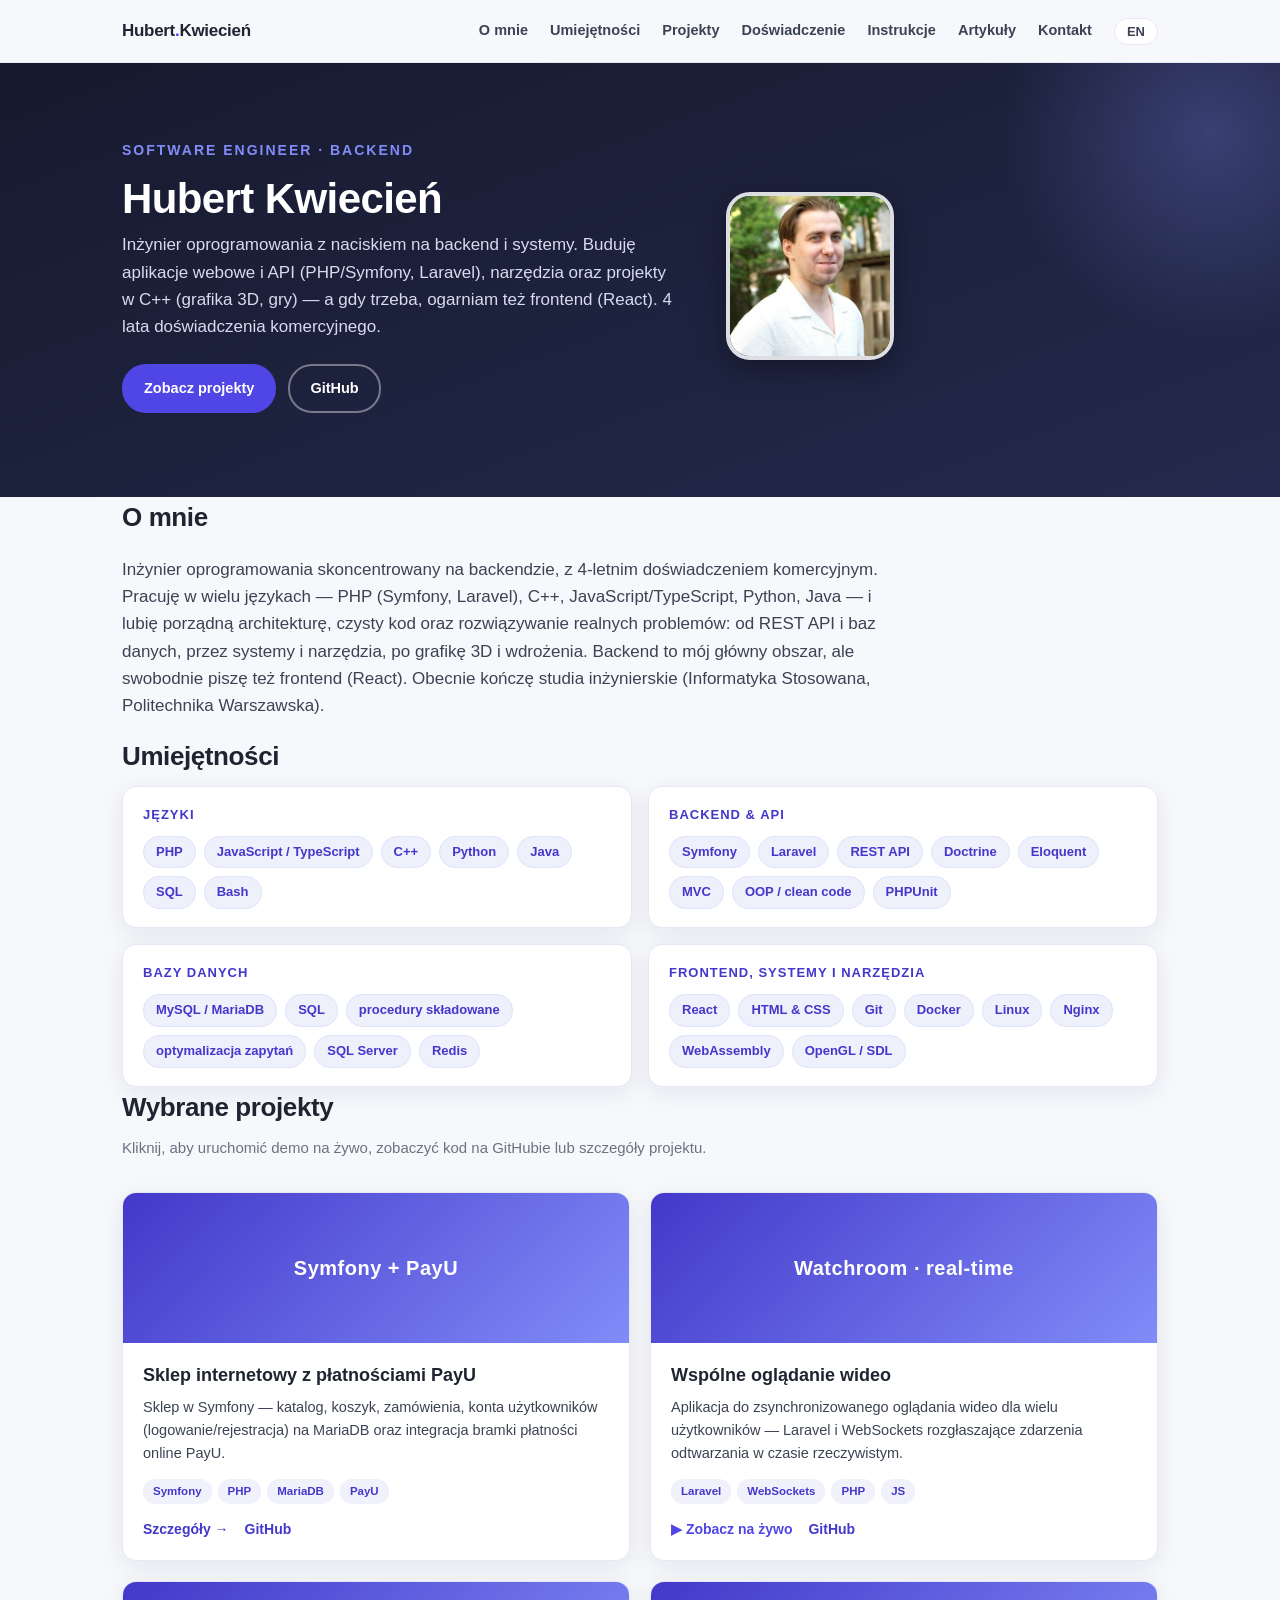
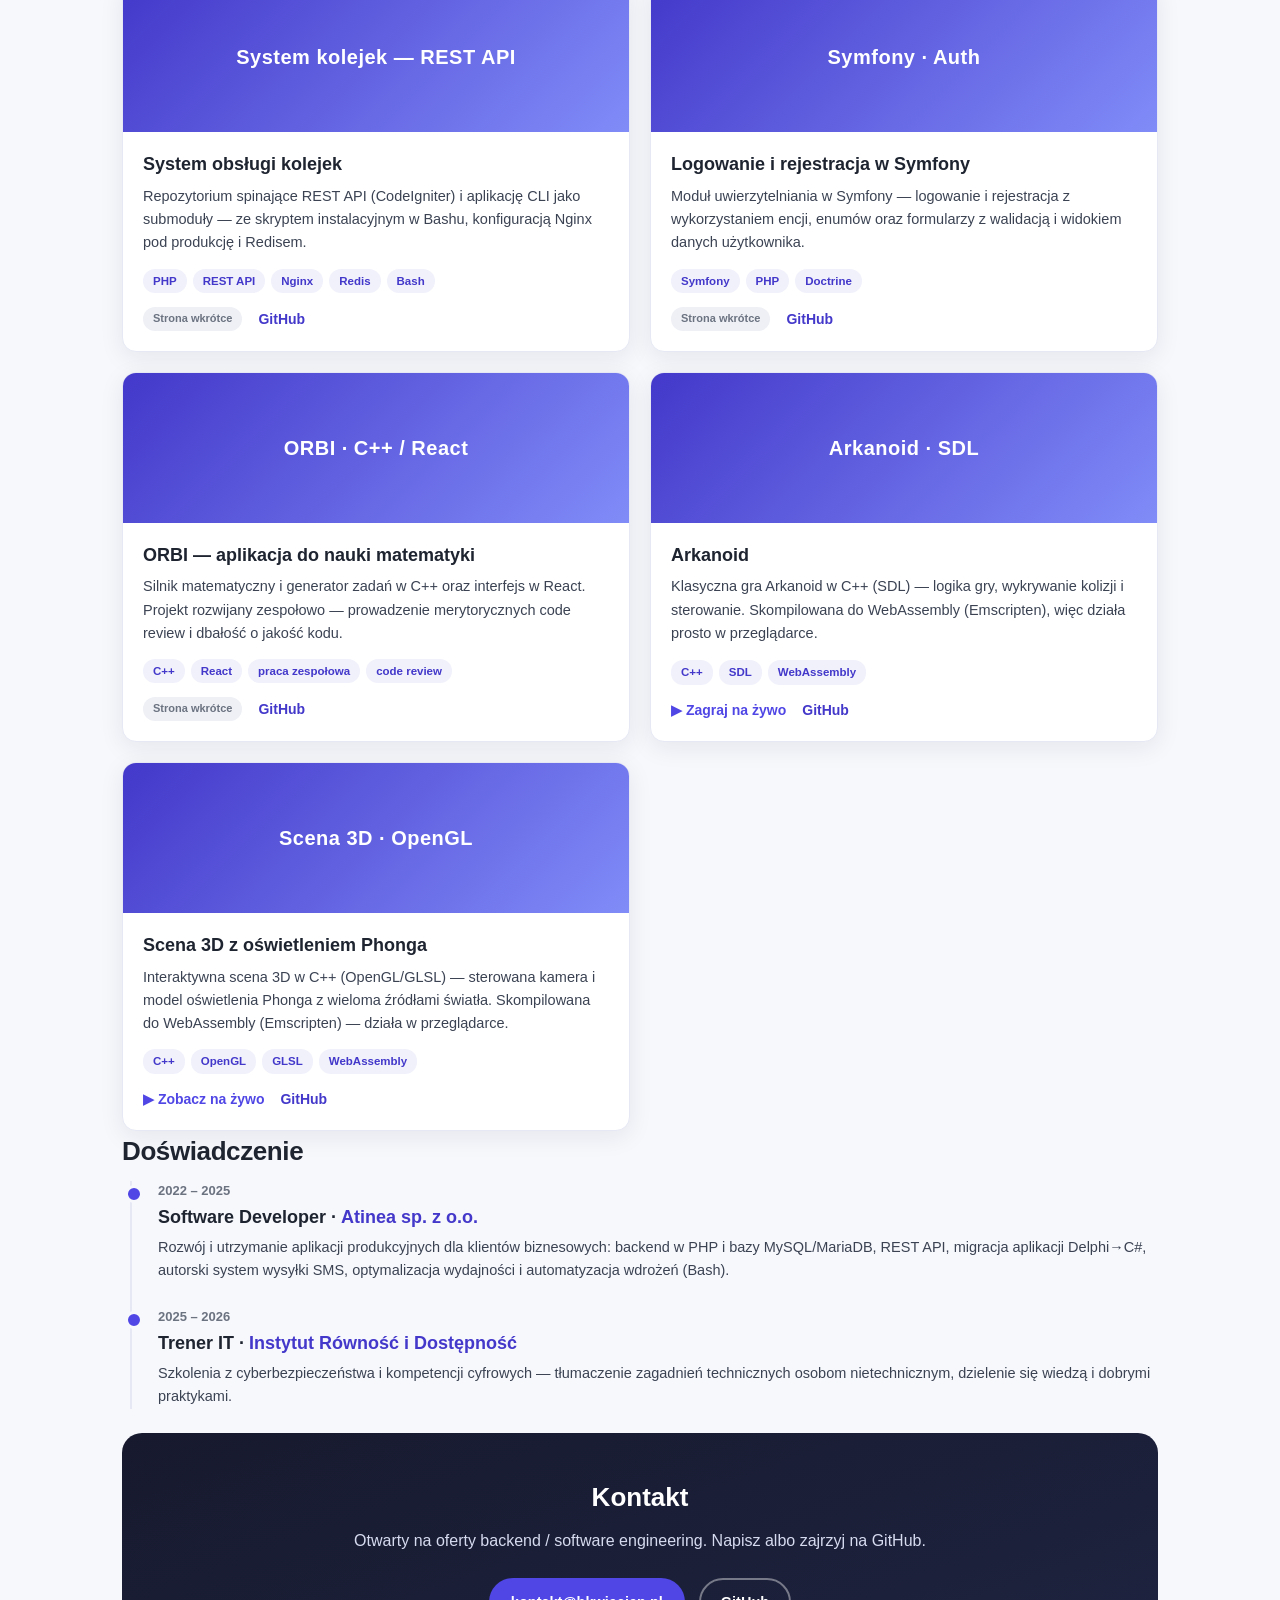
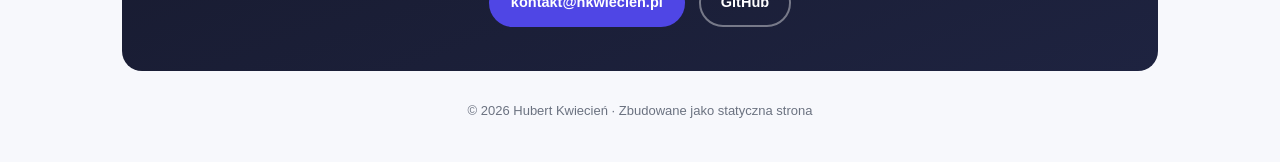
==== commit c3752e80: "Reposition portfolio as Software Engineer - Change role/title from PHP-focused to Software Engineer " ====
--- a/index.html
+++ b/index.html
@@ -3,8 +3,8 @@
 <head>
 <meta charset="UTF-8">
 <meta name="viewport" content="width=device-width, initial-scale=1">
-<title>Hubert Kwiecień — PHP / Backend Developer</title>
-<meta name="description" content="Portfolio Huberta Kwiecienia — PHP / Backend Developer. Symfony, Laravel, REST API, bazy danych.">
+<title>Hubert Kwiecień — Software Engineer</title>
+<meta name="description" content="Portfolio Huberta Kwiecienia — Software Engineer z naciskiem na backend. PHP/Symfony, Laravel, C++, JavaScript, REST API, bazy danych.">
 <link rel="stylesheet" href="style.css">
 </head>
 <body>
@@ -31,10 +31,10 @@
 <header class="hero" id="top">
   <div class="container inner">
     <div>
-      <div class="role">PHP · Backend Developer</div>
+      <div class="role">Software Engineer · Backend</div>
       <h1>Hubert Kwiecień</h1>
-      <p class="pl">Buduję i utrzymuję aplikacje webowe oraz API — PHP, Symfony, Laravel i bazy danych. Blisko 3 lata doświadczenia komercyjnego, z naciskiem na jakość kodu i realne rozwiązania.</p>
-      <p class="en">I build and maintain web applications and APIs — PHP, Symfony, Laravel and databases. Nearly 3 years of commercial experience, focused on code quality and real-world solutions.</p>
+      <p class="pl">Inżynier oprogramowania z naciskiem na backend i systemy. Buduję aplikacje webowe i API (PHP/Symfony, Laravel), narzędzia oraz projekty w C++ (grafika 3D, gry) — a gdy trzeba, ogarniam też frontend (React). 4 lata doświadczenia komercyjnego.</p>
+      <p class="en">Software engineer focused on backend and systems. I build web apps and APIs (PHP/Symfony, Laravel), tools, and C++ projects (3D graphics, games) — and I'm comfortable on the frontend too (React). 4 years of commercial experience.</p>
       <div class="cta">
         <a href="#projects" class="btn btn-primary"><span class="pl">Zobacz projekty</span><span class="en">View projects</span></a>
         <a href="https://github.com/HubertK2002" target="_blank" rel="noopener" class="btn btn-ghost">GitHub</a>
@@ -47,8 +47,8 @@
 <!-- ===== ABOUT ===== -->
 <section class="about container" id="about">
   <h2 class="section-title"><span class="pl">O mnie</span><span class="en">About me</span></h2>
-  <p class="pl">Programista skoncentrowany na backendzie w PHP, z blisko 3-letnim doświadczeniem komercyjnym. Lubię porządną architekturę, czysty kod i rozwiązywanie realnych problemów — od REST API i baz danych, przez integracje, po wdrożenia i konfigurację serwerów. Pracowałem z Symfony i Laravel, mam za sobą m.in. migrację aplikacji produkcyjnej, autorski system wysyłki SMS i optymalizacje wydajności. Obecnie kończę studia inżynierskie (Informatyka Stosowana, Politechnika Warszawska).</p>
-  <p class="en">Backend-focused PHP developer with nearly 3 years of commercial experience. I care about solid architecture, clean code and solving real problems — from REST APIs and databases, through integrations, to deployments and server configuration. I've worked with Symfony and Laravel, and delivered things like a production app migration, a custom SMS-sending system and performance optimizations. Currently finishing my engineering degree (Applied Computer Science, Warsaw University of Technology).</p>
+  <p class="pl">Inżynier oprogramowania skoncentrowany na backendzie, z 4-letnim doświadczeniem komercyjnym. Pracuję w wielu językach — PHP (Symfony, Laravel), C++, JavaScript/TypeScript, Python, Java — i lubię porządną architekturę, czysty kod oraz rozwiązywanie realnych problemów: od REST API i baz danych, przez systemy i narzędzia, po grafikę 3D i wdrożenia. Backend to mój główny obszar, ale swobodnie piszę też frontend (React). Obecnie kończę studia inżynierskie (Informatyka Stosowana, Politechnika Warszawska).</p>
+  <p class="en">Backend-focused software engineer with 4 years of commercial experience. I work across several languages — PHP (Symfony, Laravel), C++, JavaScript/TypeScript, Python, Java — and I care about solid architecture, clean code and solving real problems: from REST APIs and databases, through systems and tools, to 3D graphics and deployments. Backend is my main area, but I'm comfortable writing frontend too (React). Currently finishing my engineering degree (Applied Computer Science, Warsaw University of Technology).</p>
 </section>
 
 <!-- ===== SKILLS ===== -->
@@ -56,11 +56,18 @@
   <h2 class="section-title"><span class="pl">Umiejętności</span><span class="en">Skills</span></h2>
   <div class="skills-grid">
     <div class="skill-card">
-      <h3><span class="pl">PHP i backend</span><span class="en">PHP &amp; backend</span></h3>
-      <div class="tags">
-        <span class="tag">PHP</span><span class="tag">Symfony</span><span class="tag">Laravel</span>
-        <span class="tag">REST API</span><span class="tag">Doctrine</span><span class="tag">Eloquent</span>
-        <span class="tag">MVC</span><span class="tag">OOP / clean code</span><span class="tag">PHPUnit</span>
+      <h3><span class="pl">Języki</span><span class="en">Languages</span></h3>
+      <div class="tags">
+        <span class="tag">PHP</span><span class="tag">JavaScript / TypeScript</span><span class="tag">C++</span>
+        <span class="tag">Python</span><span class="tag">Java</span><span class="tag">SQL</span><span class="tag">Bash</span>
+      </div>
+    </div>
+    <div class="skill-card">
+      <h3><span class="pl">Backend &amp; API</span><span class="en">Backend &amp; API</span></h3>
+      <div class="tags">
+        <span class="tag">Symfony</span><span class="tag">Laravel</span><span class="tag">REST API</span>
+        <span class="tag">Doctrine</span><span class="tag">Eloquent</span><span class="tag">MVC</span>
+        <span class="tag">OOP / clean code</span><span class="tag">PHPUnit</span>
       </div>
     </div>
     <div class="skill-card">
@@ -69,21 +76,15 @@
         <span class="tag">MySQL / MariaDB</span><span class="tag">SQL</span>
         <span class="tag"><span class="pl">procedury składowane</span><span class="en">stored procedures</span></span>
         <span class="tag"><span class="pl">optymalizacja zapytań</span><span class="en">query optimization</span></span>
-        <span class="tag">SQL Server</span>
-      </div>
-    </div>
-    <div class="skill-card">
-      <h3><span class="pl">Frontend</span><span class="en">Frontend</span></h3>
-      <div class="tags">
-        <span class="tag">JavaScript</span><span class="tag">TypeScript</span><span class="tag">React</span><span class="tag">HTML &amp; CSS</span>
-      </div>
-    </div>
-    <div class="skill-card">
-      <h3><span class="pl">Narzędzia i infrastruktura</span><span class="en">Tools &amp; infrastructure</span></h3>
-      <div class="tags">
-        <span class="tag">Git</span><span class="tag">Docker</span><span class="tag">Linux</span>
-        <span class="tag">Nginx</span><span class="tag">Redis</span><span class="tag">Bash</span>
-        <span class="tag"><span class="pl">narzędzia AI</span><span class="en">AI tools</span></span>
+        <span class="tag">SQL Server</span><span class="tag">Redis</span>
+      </div>
+    </div>
+    <div class="skill-card">
+      <h3><span class="pl">Frontend, systemy i narzędzia</span><span class="en">Frontend, systems &amp; tools</span></h3>
+      <div class="tags">
+        <span class="tag">React</span><span class="tag">HTML &amp; CSS</span><span class="tag">Git</span>
+        <span class="tag">Docker</span><span class="tag">Linux</span><span class="tag">Nginx</span>
+        <span class="tag">WebAssembly</span><span class="tag">OpenGL / SDL</span>
       </div>
     </div>
   </div>
@@ -212,8 +213,8 @@
 <section class="container" id="contact">
   <div class="contact">
     <h2><span class="pl">Kontakt</span><span class="en">Get in touch</span></h2>
-    <p class="pl">Otwarty na oferty backend / PHP. Napisz albo zajrzyj na GitHub.</p>
-    <p class="en">Open to backend / PHP roles. Reach out or check my GitHub.</p>
+    <p class="pl">Otwarty na oferty backend / software engineering. Napisz albo zajrzyj na GitHub.</p>
+    <p class="en">Open to backend / software engineering roles. Reach out or check my GitHub.</p>
     <div class="links">
       <a href="mailto:kontakt@hkwiecien.pl" class="btn btn-primary">kontakt@hkwiecien.pl</a>
       <a href="https://github.com/HubertK2002" target="_blank" rel="noopener" class="btn btn-ghost">GitHub</a>
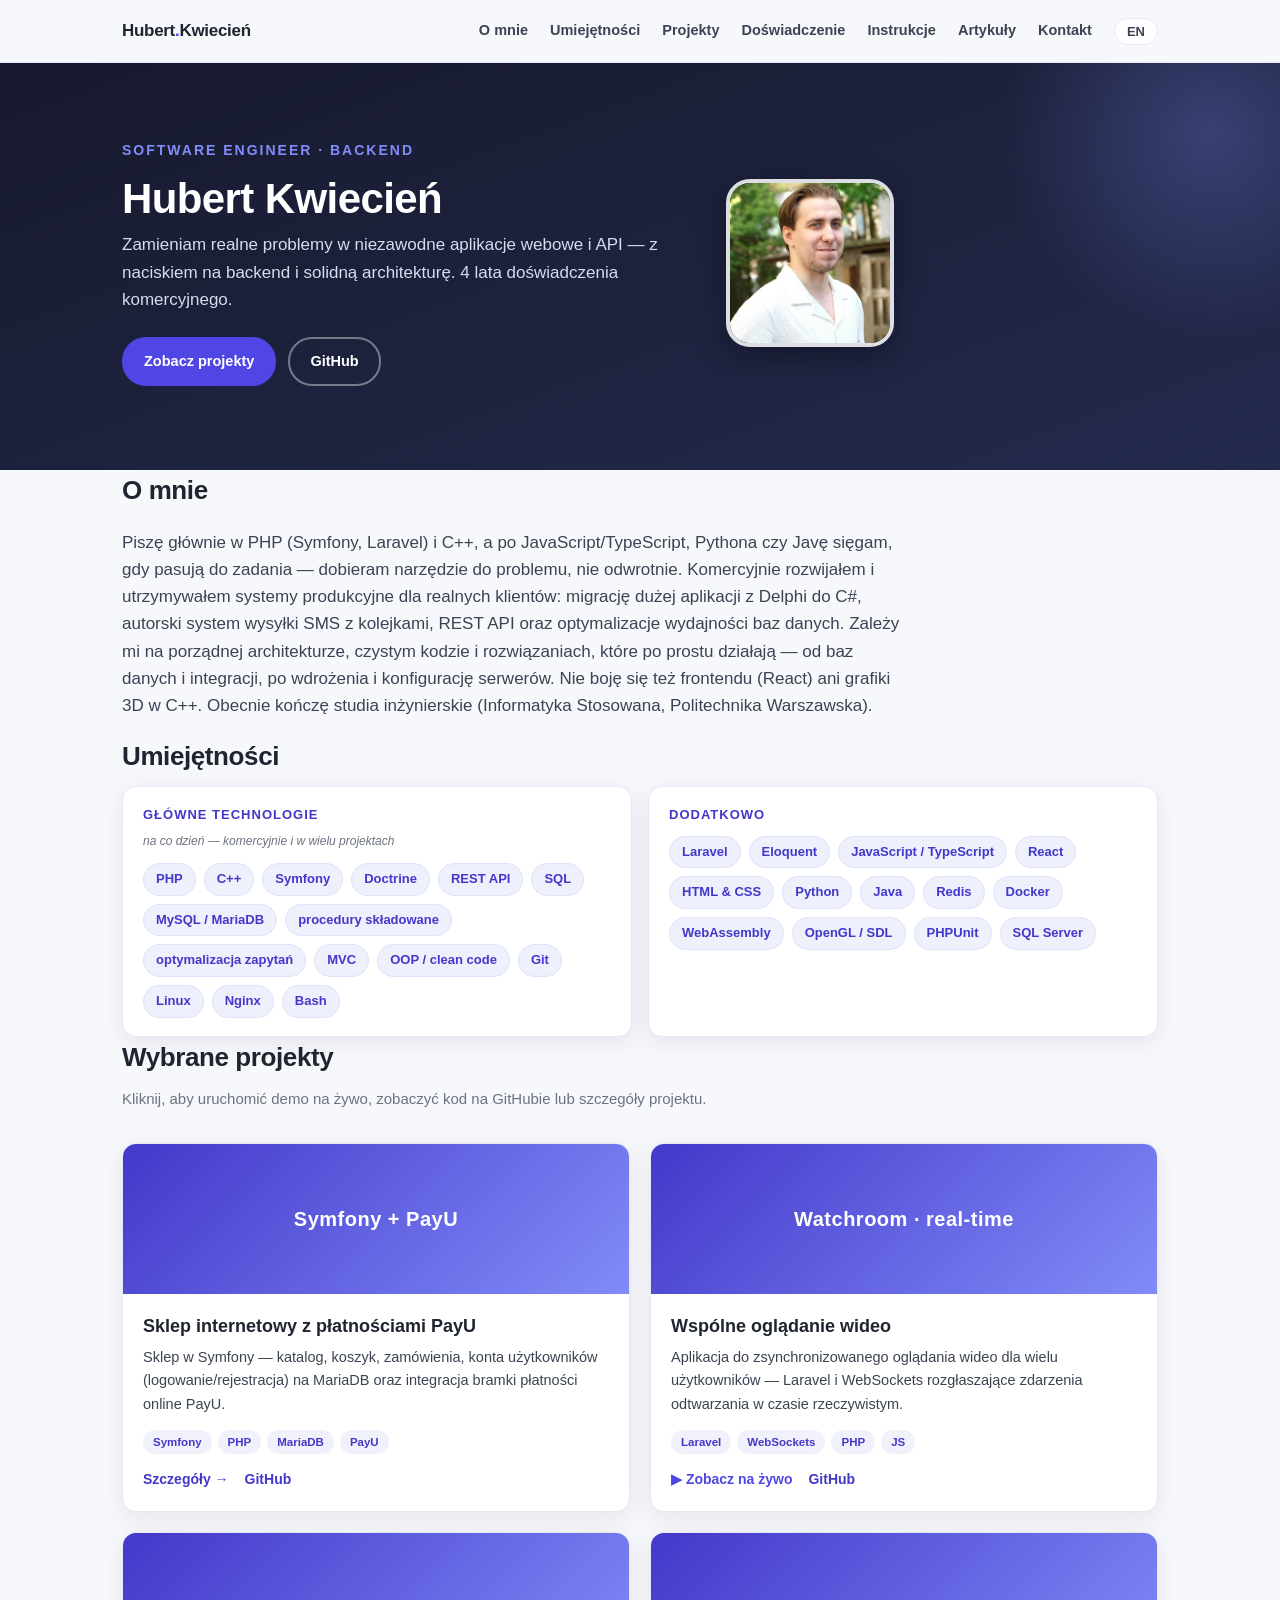
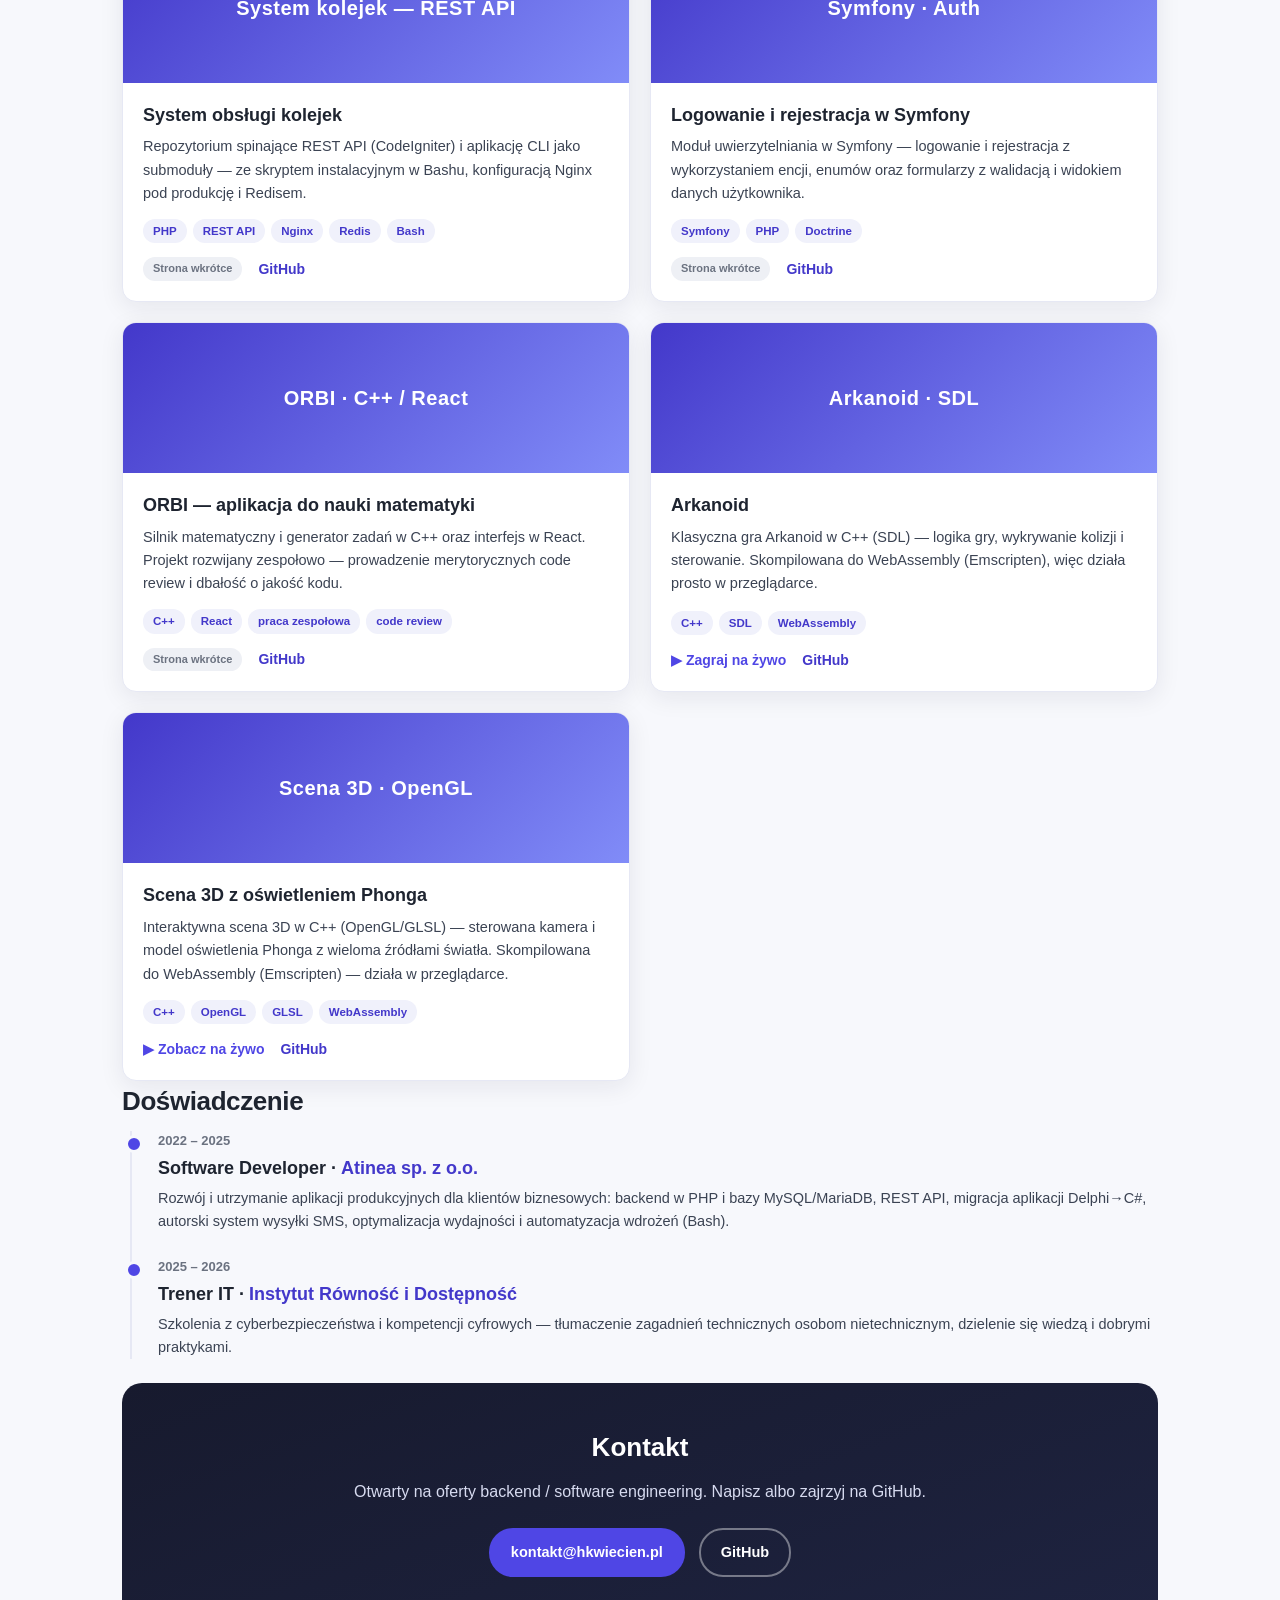
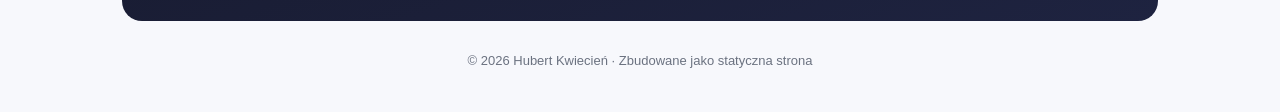
==== commit 86166fb0: "Refine portfolio: two-tier skills and distinct hero/about copy - Split skills into 'Core stack' and " ====
--- a/index.html
+++ b/index.html
@@ -33,8 +33,8 @@
     <div>
       <div class="role">Software Engineer · Backend</div>
       <h1>Hubert Kwiecień</h1>
-      <p class="pl">Inżynier oprogramowania z naciskiem na backend i systemy. Buduję aplikacje webowe i API (PHP/Symfony, Laravel), narzędzia oraz projekty w C++ (grafika 3D, gry) — a gdy trzeba, ogarniam też frontend (React). 4 lata doświadczenia komercyjnego.</p>
-      <p class="en">Software engineer focused on backend and systems. I build web apps and APIs (PHP/Symfony, Laravel), tools, and C++ projects (3D graphics, games) — and I'm comfortable on the frontend too (React). 4 years of commercial experience.</p>
+      <p class="pl">Zamieniam realne problemy w niezawodne aplikacje webowe i API — z naciskiem na backend i solidną architekturę. 4 lata doświadczenia komercyjnego.</p>
+      <p class="en">I turn real problems into reliable web applications and APIs — backend-focused, with an eye for solid architecture. 4 years of commercial experience.</p>
       <div class="cta">
         <a href="#projects" class="btn btn-primary"><span class="pl">Zobacz projekty</span><span class="en">View projects</span></a>
         <a href="https://github.com/HubertK2002" target="_blank" rel="noopener" class="btn btn-ghost">GitHub</a>
@@ -47,8 +47,8 @@
 <!-- ===== ABOUT ===== -->
 <section class="about container" id="about">
   <h2 class="section-title"><span class="pl">O mnie</span><span class="en">About me</span></h2>
-  <p class="pl">Inżynier oprogramowania skoncentrowany na backendzie, z 4-letnim doświadczeniem komercyjnym. Pracuję w wielu językach — PHP (Symfony, Laravel), C++, JavaScript/TypeScript, Python, Java — i lubię porządną architekturę, czysty kod oraz rozwiązywanie realnych problemów: od REST API i baz danych, przez systemy i narzędzia, po grafikę 3D i wdrożenia. Backend to mój główny obszar, ale swobodnie piszę też frontend (React). Obecnie kończę studia inżynierskie (Informatyka Stosowana, Politechnika Warszawska).</p>
-  <p class="en">Backend-focused software engineer with 4 years of commercial experience. I work across several languages — PHP (Symfony, Laravel), C++, JavaScript/TypeScript, Python, Java — and I care about solid architecture, clean code and solving real problems: from REST APIs and databases, through systems and tools, to 3D graphics and deployments. Backend is my main area, but I'm comfortable writing frontend too (React). Currently finishing my engineering degree (Applied Computer Science, Warsaw University of Technology).</p>
+  <p class="pl">Piszę głównie w PHP (Symfony, Laravel) i C++, a po JavaScript/TypeScript, Pythona czy Javę sięgam, gdy pasują do zadania — dobieram narzędzie do problemu, nie odwrotnie. Komercyjnie rozwijałem i utrzymywałem systemy produkcyjne dla realnych klientów: migrację dużej aplikacji z Delphi do C#, autorski system wysyłki SMS z kolejkami, REST API oraz optymalizacje wydajności baz danych. Zależy mi na porządnej architekturze, czystym kodzie i rozwiązaniach, które po prostu działają — od baz danych i integracji, po wdrożenia i konfigurację serwerów. Nie boję się też frontendu (React) ani grafiki 3D w C++. Obecnie kończę studia inżynierskie (Informatyka Stosowana, Politechnika Warszawska).</p>
+  <p class="en">I mostly write PHP (Symfony, Laravel) and C++, and reach for JavaScript/TypeScript, Python or Java when they fit the task — I pick the tool for the problem, not the other way around. Commercially I've built and maintained production systems for real clients: a large Delphi-to-C# app migration, a custom SMS-sending system with queues, REST APIs and database performance optimizations. I care about solid architecture, clean code and solutions that simply work — from databases and integrations to deployments and server configuration. I'm also comfortable with the frontend (React) and 3D graphics in C++. Currently finishing my engineering degree (Applied Computer Science, Warsaw University of Technology).</p>
 </section>
 
 <!-- ===== SKILLS ===== -->
@@ -56,35 +56,24 @@
   <h2 class="section-title"><span class="pl">Umiejętności</span><span class="en">Skills</span></h2>
   <div class="skills-grid">
     <div class="skill-card">
-      <h3><span class="pl">Języki</span><span class="en">Languages</span></h3>
+      <h3><span class="pl">Główne technologie</span><span class="en">Core stack</span></h3>
+      <p class="skill-note"><span class="pl">na co dzień — komercyjnie i w wielu projektach</span><span class="en">daily — commercial and across many projects</span></p>
       <div class="tags">
-        <span class="tag">PHP</span><span class="tag">JavaScript / TypeScript</span><span class="tag">C++</span>
-        <span class="tag">Python</span><span class="tag">Java</span><span class="tag">SQL</span><span class="tag">Bash</span>
-      </div>
-    </div>
-    <div class="skill-card">
-      <h3><span class="pl">Backend &amp; API</span><span class="en">Backend &amp; API</span></h3>
-      <div class="tags">
-        <span class="tag">Symfony</span><span class="tag">Laravel</span><span class="tag">REST API</span>
-        <span class="tag">Doctrine</span><span class="tag">Eloquent</span><span class="tag">MVC</span>
-        <span class="tag">OOP / clean code</span><span class="tag">PHPUnit</span>
-      </div>
-    </div>
-    <div class="skill-card">
-      <h3><span class="pl">Bazy danych</span><span class="en">Databases</span></h3>
-      <div class="tags">
-        <span class="tag">MySQL / MariaDB</span><span class="tag">SQL</span>
+        <span class="tag">PHP</span><span class="tag">C++</span><span class="tag">Symfony</span><span class="tag">Doctrine</span>
+        <span class="tag">REST API</span><span class="tag">SQL</span><span class="tag">MySQL / MariaDB</span>
         <span class="tag"><span class="pl">procedury składowane</span><span class="en">stored procedures</span></span>
         <span class="tag"><span class="pl">optymalizacja zapytań</span><span class="en">query optimization</span></span>
-        <span class="tag">SQL Server</span><span class="tag">Redis</span>
+        <span class="tag">MVC</span><span class="tag">OOP / clean code</span>
+        <span class="tag">Git</span><span class="tag">Linux</span><span class="tag">Nginx</span><span class="tag">Bash</span>
       </div>
     </div>
     <div class="skill-card">
-      <h3><span class="pl">Frontend, systemy i narzędzia</span><span class="en">Frontend, systems &amp; tools</span></h3>
+      <h3><span class="pl">Dodatkowo</span><span class="en">Also worked with</span></h3>
       <div class="tags">
-        <span class="tag">React</span><span class="tag">HTML &amp; CSS</span><span class="tag">Git</span>
-        <span class="tag">Docker</span><span class="tag">Linux</span><span class="tag">Nginx</span>
-        <span class="tag">WebAssembly</span><span class="tag">OpenGL / SDL</span>
+        <span class="tag">Laravel</span><span class="tag">Eloquent</span><span class="tag">JavaScript / TypeScript</span>
+        <span class="tag">React</span><span class="tag">HTML &amp; CSS</span><span class="tag">Python</span><span class="tag">Java</span>
+        <span class="tag">Redis</span><span class="tag">Docker</span><span class="tag">WebAssembly</span>
+        <span class="tag">OpenGL / SDL</span><span class="tag">PHPUnit</span><span class="tag">SQL Server</span>
       </div>
     </div>
   </div>
--- a/style.css
+++ b/style.css
@@ -302,3 +302,6 @@
 /* live demo link na kartach projektów */
 .proj .actions a.live{color:var(--ind); font-weight:800}
 .proj .actions a.live:hover{color:var(--ind-d)}
+
+/* podpis pod nagłówkiem karty umiejętności (kalibracja) */
+.skill-note{margin:-4px 0 12px; font-size:12px; color:var(--muted); font-style:italic}
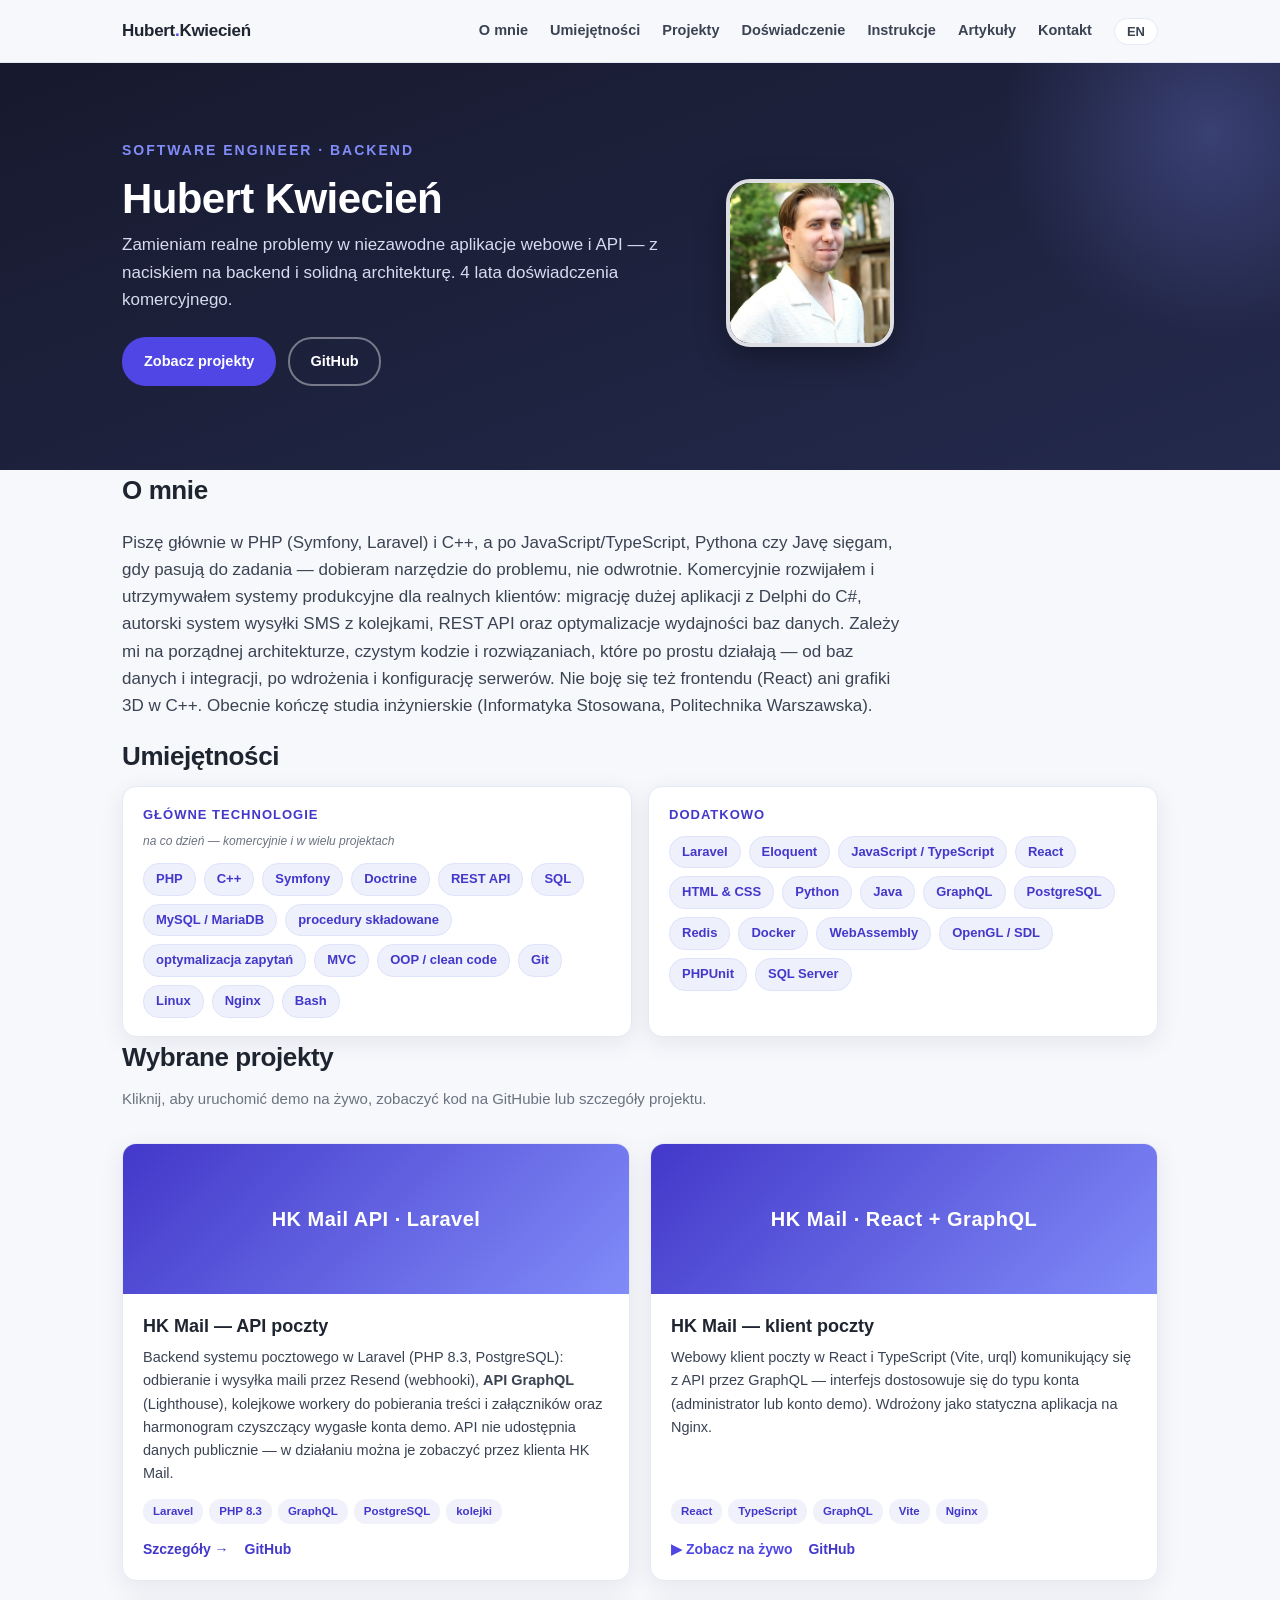
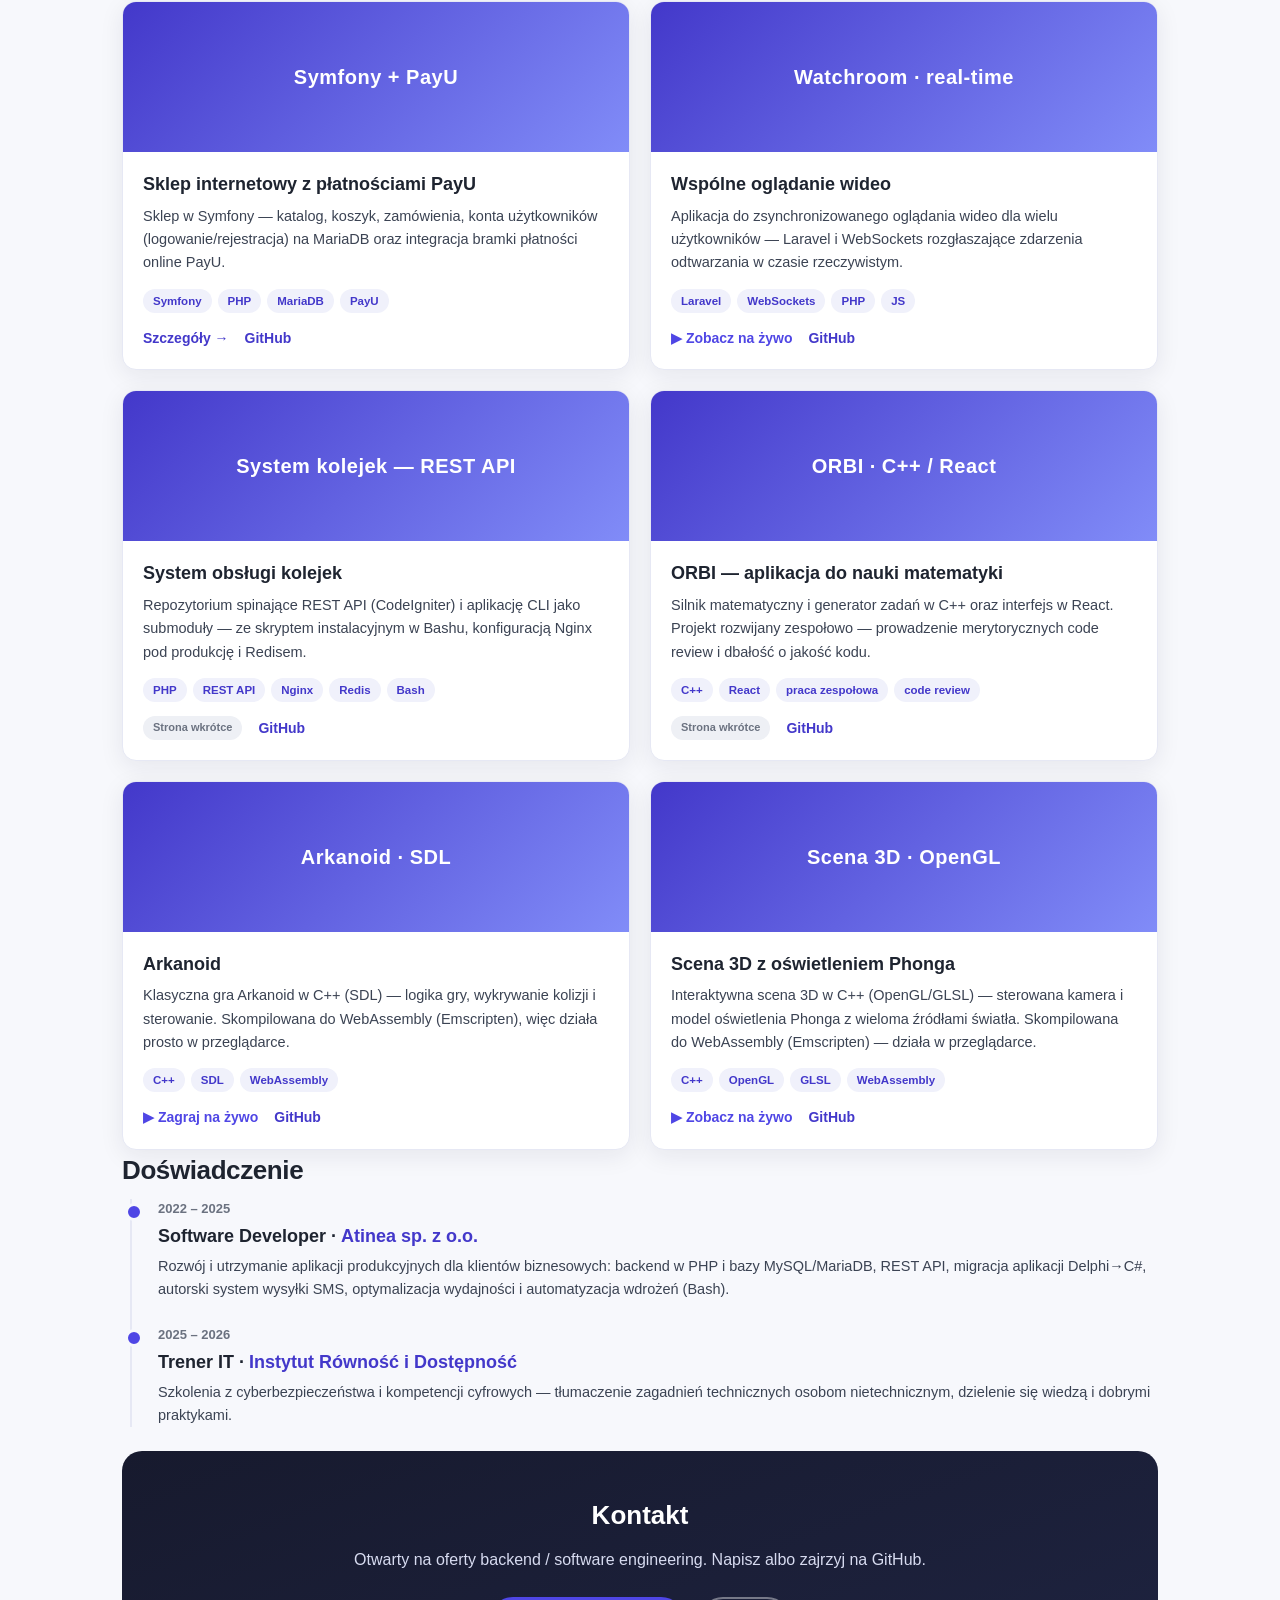
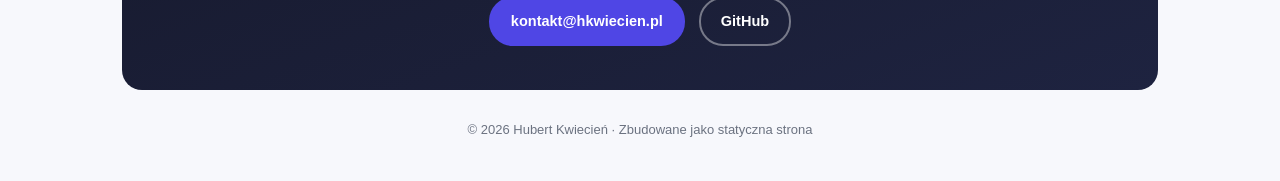
==== commit cd654619: "Add HK Mail project (API + client) and drop the login demo - Add cards for HK Mail API (Laravel, Gra" ====
--- a/index.html
+++ b/index.html
@@ -5,6 +5,16 @@
 <meta name="viewport" content="width=device-width, initial-scale=1">
 <title>Hubert Kwiecień — Software Engineer</title>
 <meta name="description" content="Portfolio Huberta Kwiecienia — Software Engineer z naciskiem na backend. PHP/Symfony, Laravel, C++, JavaScript, REST API, bazy danych.">
+<meta property="og:title" content="Hubert Kwiecień — Software Engineer">
+<meta property="og:description" content="Portfolio Huberta Kwiecienia — Software Engineer z naciskiem na backend. PHP/Symfony, Laravel, C++, JavaScript, REST API, bazy danych.">
+<meta property="og:type" content="website">
+<meta property="og:image" content="assets/img/hubert-kwiecien-logo.png">
+<meta name="twitter:card" content="summary">
+<meta name="twitter:image" content="assets/img/hubert-kwiecien-logo.png">
+<link rel="icon" type="image/png" sizes="32x32" href="assets/img/favicon-32.png">
+<link rel="icon" type="image/png" sizes="192x192" href="assets/img/favicon-192.png">
+<link rel="apple-touch-icon" sizes="180x180" href="assets/img/apple-touch-icon.png">
+<link rel="shortcut icon" href="favicon.ico">
 <link rel="stylesheet" href="style.css">
 </head>
 <body>
@@ -72,6 +82,7 @@
       <div class="tags">
         <span class="tag">Laravel</span><span class="tag">Eloquent</span><span class="tag">JavaScript / TypeScript</span>
         <span class="tag">React</span><span class="tag">HTML &amp; CSS</span><span class="tag">Python</span><span class="tag">Java</span>
+        <span class="tag">GraphQL</span><span class="tag">PostgreSQL</span>
         <span class="tag">Redis</span><span class="tag">Docker</span><span class="tag">WebAssembly</span>
         <span class="tag">OpenGL / SDL</span><span class="tag">PHPUnit</span><span class="tag">SQL Server</span>
       </div>
@@ -86,6 +97,32 @@
   <div class="proj-grid">
 
     <div class="proj">
+      <div class="thumb">HK Mail API · Laravel</div>
+      <div class="body">
+        <h3><span class="pl">HK Mail — API poczty</span><span class="en">HK Mail — mail API</span></h3>
+        <p class="desc"><span class="pl">Backend systemu pocztowego w Laravel (PHP 8.3, PostgreSQL): odbieranie i wysyłka maili przez Resend (webhooki), <b>API GraphQL</b> (Lighthouse), kolejkowe workery do pobierania treści i załączników oraz harmonogram czyszczący wygasłe konta demo. API nie udostępnia danych publicznie — w działaniu można je zobaczyć przez klienta HK Mail.</span><span class="en">The backend of a mail system in Laravel (PHP 8.3, PostgreSQL): receiving and sending mail through Resend (webhooks), a <b>GraphQL API</b> (Lighthouse), queue workers fetching message bodies and attachments, and a scheduler cleaning up expired demo accounts. The API exposes no public data — you can see it in action through the HK Mail client.</span></p>
+        <div class="ptags"><span class="ptag">Laravel</span><span class="ptag">PHP 8.3</span><span class="ptag">GraphQL</span><span class="ptag">PostgreSQL</span><span class="ptag"><span class="pl">kolejki</span><span class="en">queues</span></span></div>
+        <div class="actions">
+          <a href="projects/hk-mail-api.html"><span class="pl">Szczegóły →</span><span class="en">Details →</span></a>
+          <a href="https://github.com/HubertK2002/MailApi" target="_blank" rel="noopener">GitHub</a>
+        </div>
+      </div>
+    </div>
+
+    <div class="proj">
+      <div class="thumb">HK Mail · React + GraphQL</div>
+      <div class="body">
+        <h3><span class="pl">HK Mail — klient poczty</span><span class="en">HK Mail — webmail client</span></h3>
+        <p class="desc"><span class="pl">Webowy klient poczty w React i TypeScript (Vite, urql) komunikujący się z API przez GraphQL — interfejs dostosowuje się do typu konta (administrator lub konto demo). Wdrożony jako statyczna aplikacja na Nginx.</span><span class="en">A webmail client in React and TypeScript (Vite, urql) talking to the API over GraphQL — the interface adapts to the account type (admin or demo account). Deployed as a static app on Nginx.</span></p>
+        <div class="ptags"><span class="ptag">React</span><span class="ptag">TypeScript</span><span class="ptag">GraphQL</span><span class="ptag">Vite</span><span class="ptag">Nginx</span></div>
+        <div class="actions">
+          <a class="live" href="https://poczta.hkwiecien.pl/" target="_blank" rel="noopener">▶ <span class="pl">Zobacz na żywo</span><span class="en">Live demo</span></a>
+          <a href="https://github.com/HubertK2002/MailClient" target="_blank" rel="noopener">GitHub</a>
+        </div>
+      </div>
+    </div>
+
+    <div class="proj">
       <div class="thumb">Symfony + PayU</div>
       <div class="body">
         <h3><span class="pl">Sklep internetowy z płatnościami PayU</span><span class="en">Online store with PayU payments</span></h3>
@@ -120,19 +157,6 @@
         <div class="actions">
           <span class="badge-soon"><span class="pl">Strona wkrótce</span><span class="en">Page soon</span></span>
           <a href="https://github.com/HubertK2002/Api-system-w-kolejek-g-rskich" target="_blank" rel="noopener">GitHub</a>
-        </div>
-      </div>
-    </div>
-
-    <div class="proj">
-      <div class="thumb">Symfony · Auth</div>
-      <div class="body">
-        <h3><span class="pl">Logowanie i rejestracja w Symfony</span><span class="en">Login &amp; registration in Symfony</span></h3>
-        <p class="desc"><span class="pl">Moduł uwierzytelniania w Symfony — logowanie i rejestracja z wykorzystaniem encji, enumów oraz formularzy z walidacją i widokiem danych użytkownika.</span><span class="en">A Symfony authentication module — login and registration using entities, enums and validated forms with a user-data view.</span></p>
-        <div class="ptags"><span class="ptag">Symfony</span><span class="ptag">PHP</span><span class="ptag">Doctrine</span></div>
-        <div class="actions">
-          <span class="badge-soon"><span class="pl">Strona wkrótce</span><span class="en">Page soon</span></span>
-          <a href="https://github.com/HubertK2002/Techniki-internetu-Projekt-Logowanie-Symfony" target="_blank" rel="noopener">GitHub</a>
         </div>
       </div>
     </div>
--- a/style.css
+++ b/style.css
@@ -305,3 +305,13 @@
 
 /* podpis pod nagłówkiem karty umiejętności (kalibracja) */
 .skill-note{margin:-4px 0 12px; font-size:12px; color:var(--muted); font-style:italic}
+
+/* wyróżniona notka na stronie projektu */
+.note-box{background:#f6f7fe; border:1px solid var(--card-bd); border-left:4px solid var(--ind); border-radius:10px; padding:14px 18px; margin:18px 0}
+.note-box p{margin:0; font-size:15px; color:var(--ink-soft)}
+
+/* galeria zrzutów na stronie projektu */
+.shot-fig{margin:22px 0 26px}
+.shot-fig .shot{width:100%; height:auto; border:1px solid var(--card-bd); border-radius:12px; box-shadow:var(--shadow); background:#171a2e}
+.shot-fig figcaption{margin-top:8px; font-size:13.5px; color:var(--muted); line-height:1.5}
+.shot-fig figcaption code{background:#eef0f5; color:#b4227a; padding:1px 5px; border-radius:4px; font-size:12.5px}
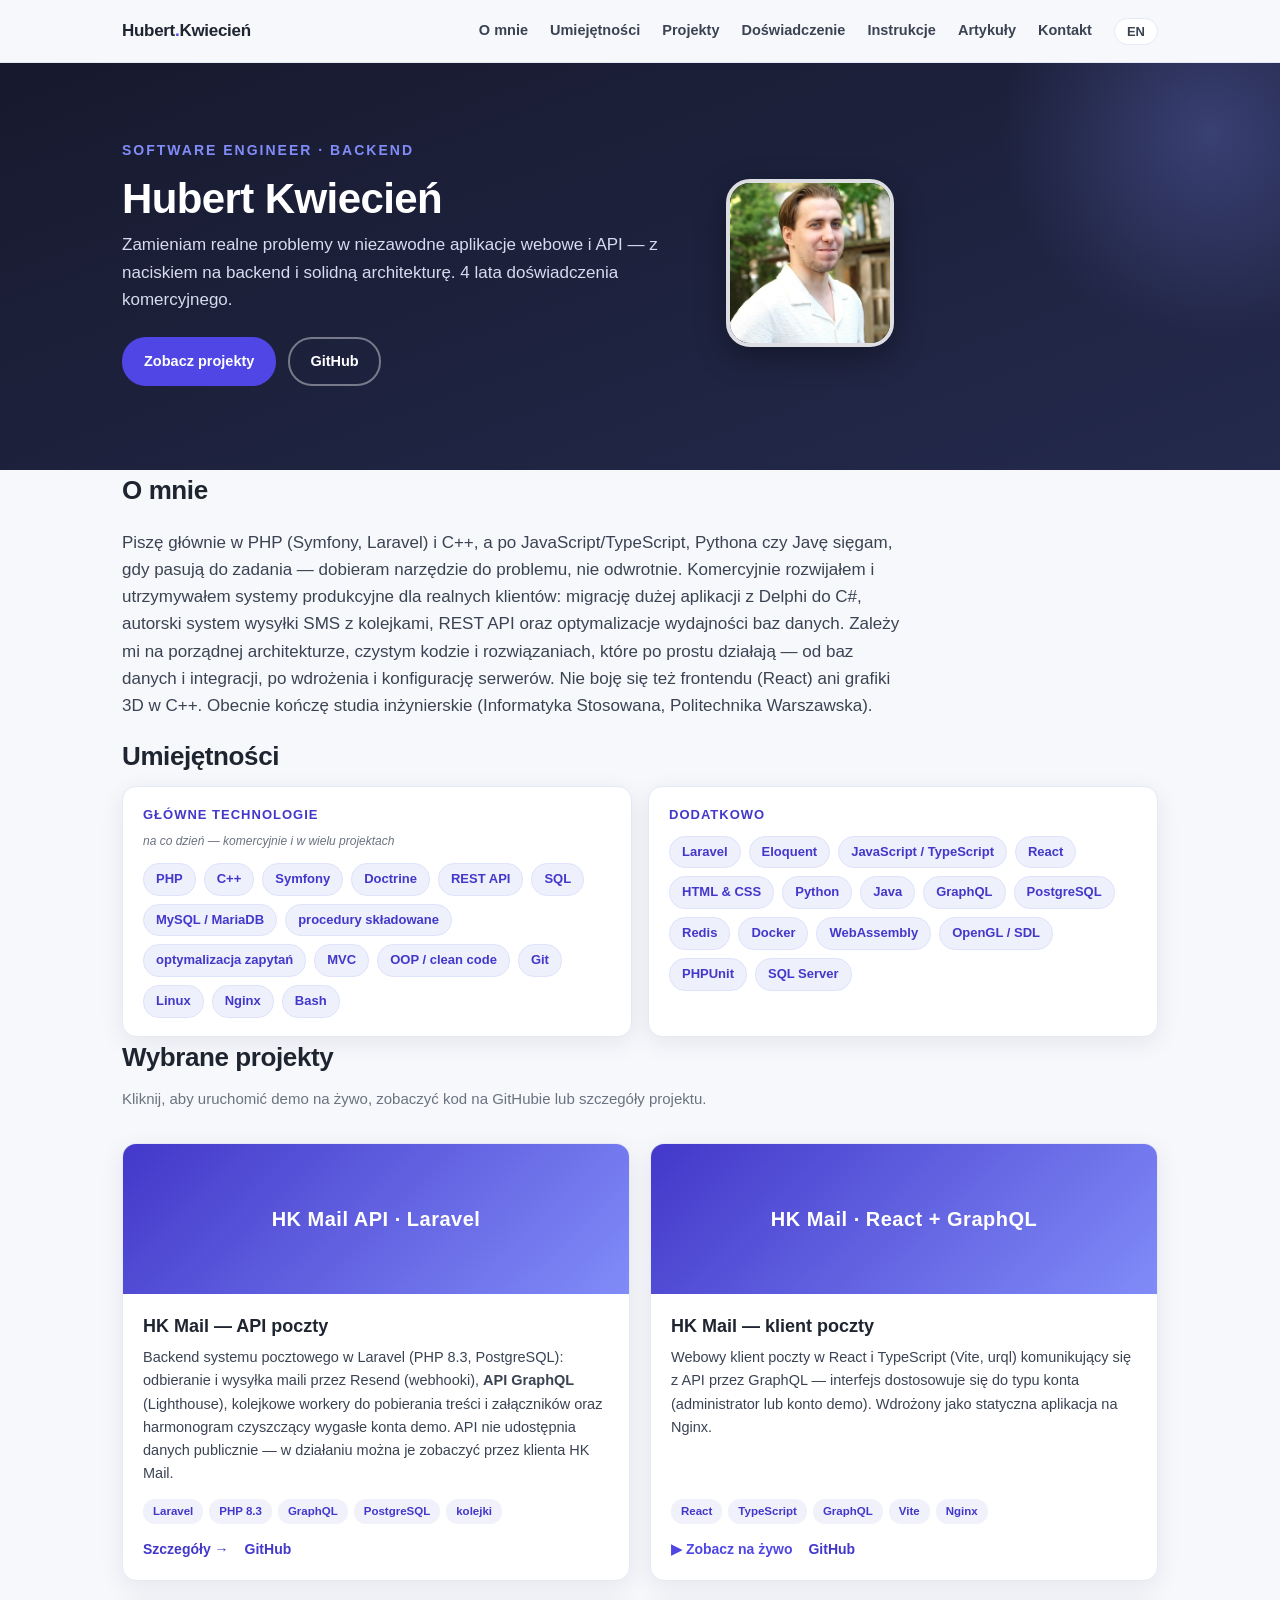
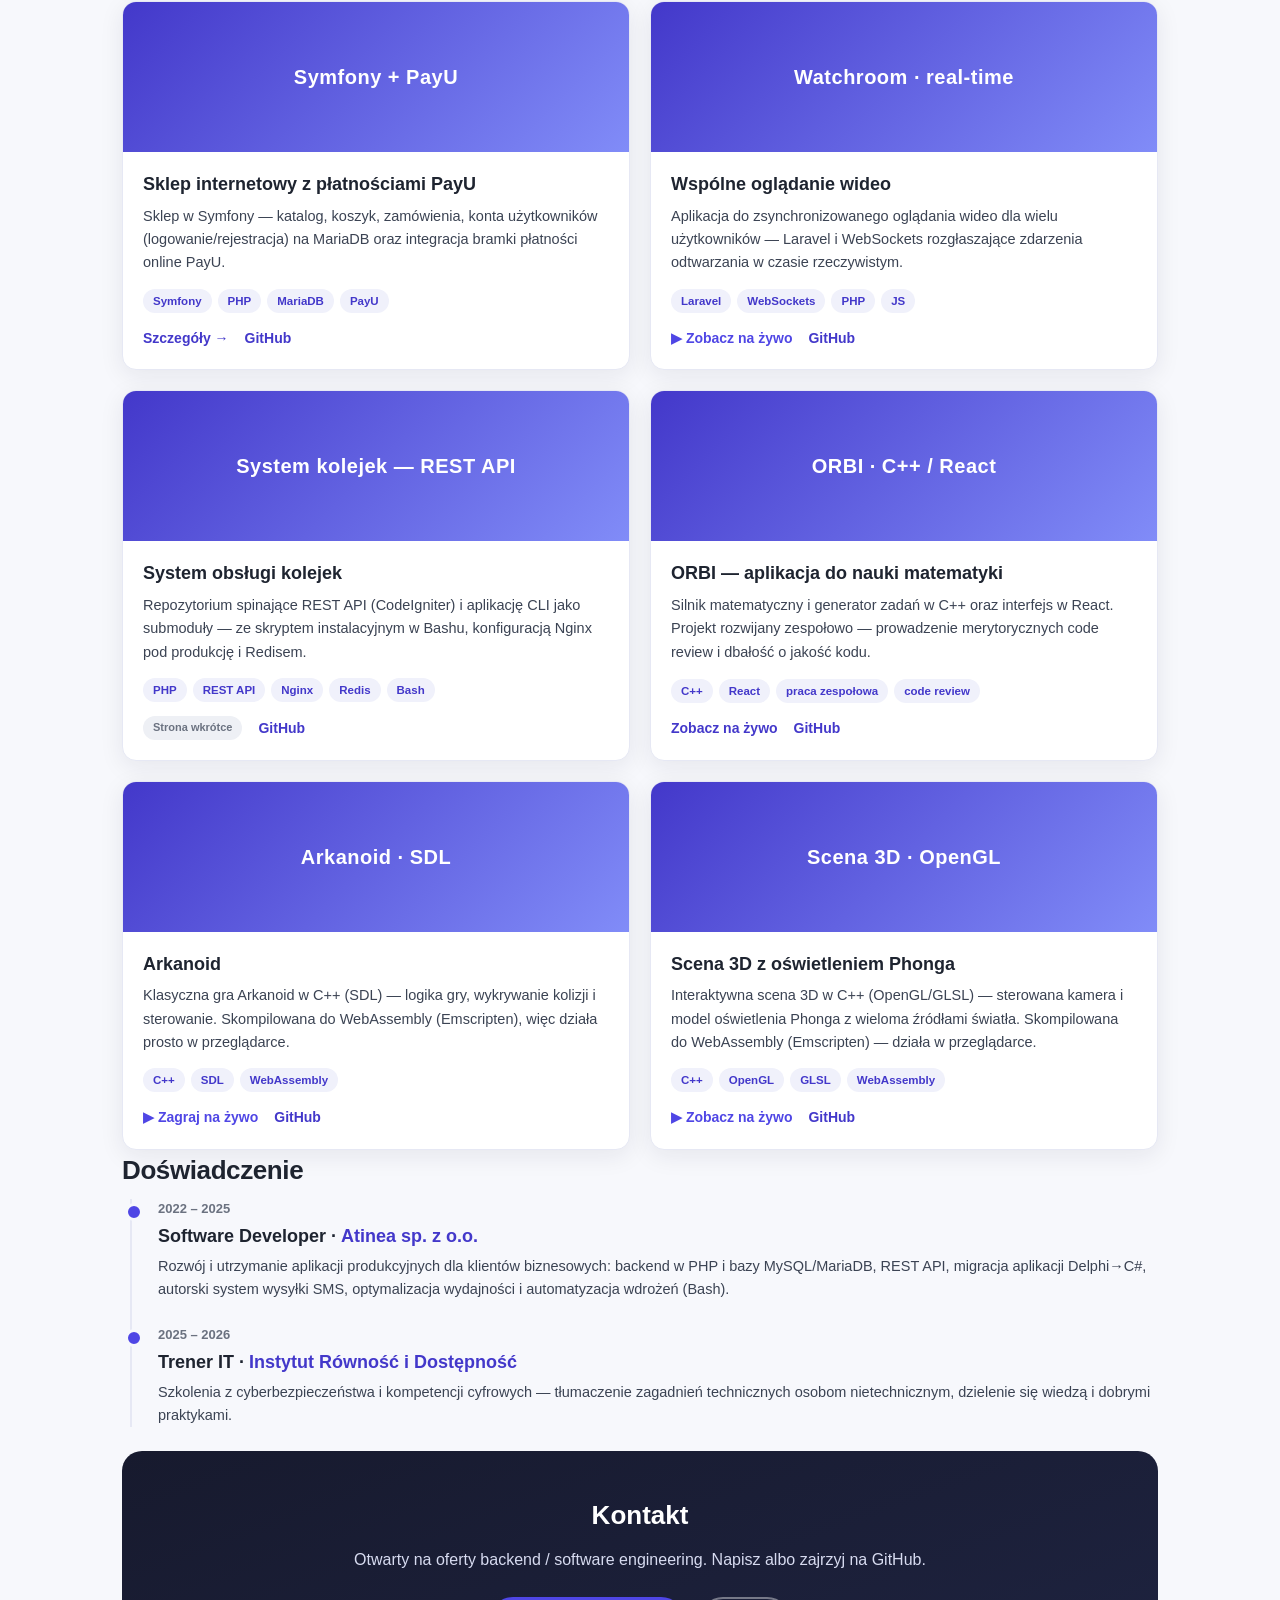
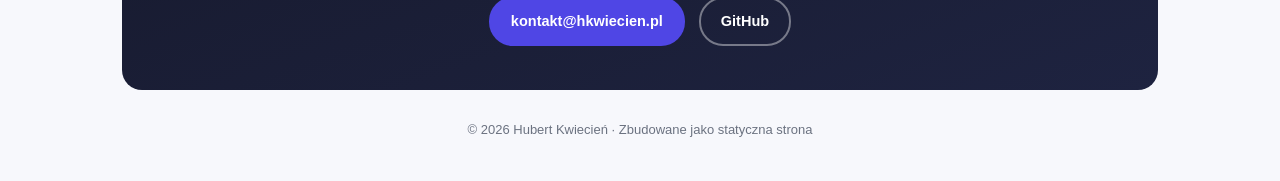
==== commit 7eefc2ae: "Added link to orbi platform" ====
--- a/index.html
+++ b/index.html
@@ -168,7 +168,7 @@
         <p class="desc"><span class="pl">Silnik matematyczny i generator zadań w C++ oraz interfejs w React. Projekt rozwijany zespołowo — prowadzenie merytorycznych code review i dbałość o jakość kodu.</span><span class="en">A math engine and exercise generator in C++ with a React interface. Developed as a team — conducting technical code reviews and caring about code quality.</span></p>
         <div class="ptags"><span class="ptag">C++</span><span class="ptag">React</span><span class="ptag"><span class="pl">praca zespołowa</span><span class="en">teamwork</span></span><span class="ptag">code review</span></div>
         <div class="actions">
-          <span class="badge-soon"><span class="pl">Strona wkrótce</span><span class="en">Page soon</span></span>
+          <a href="https://orbi.hkwiecien.pl" target="_blank" rel="noopener"><span><span class="pl">Zobacz na żywo</span><span class="en">Try now</span></span></a>
           <a href="https://github.com/HubertK2002" target="_blank" rel="noopener">GitHub</a>
         </div>
       </div>
